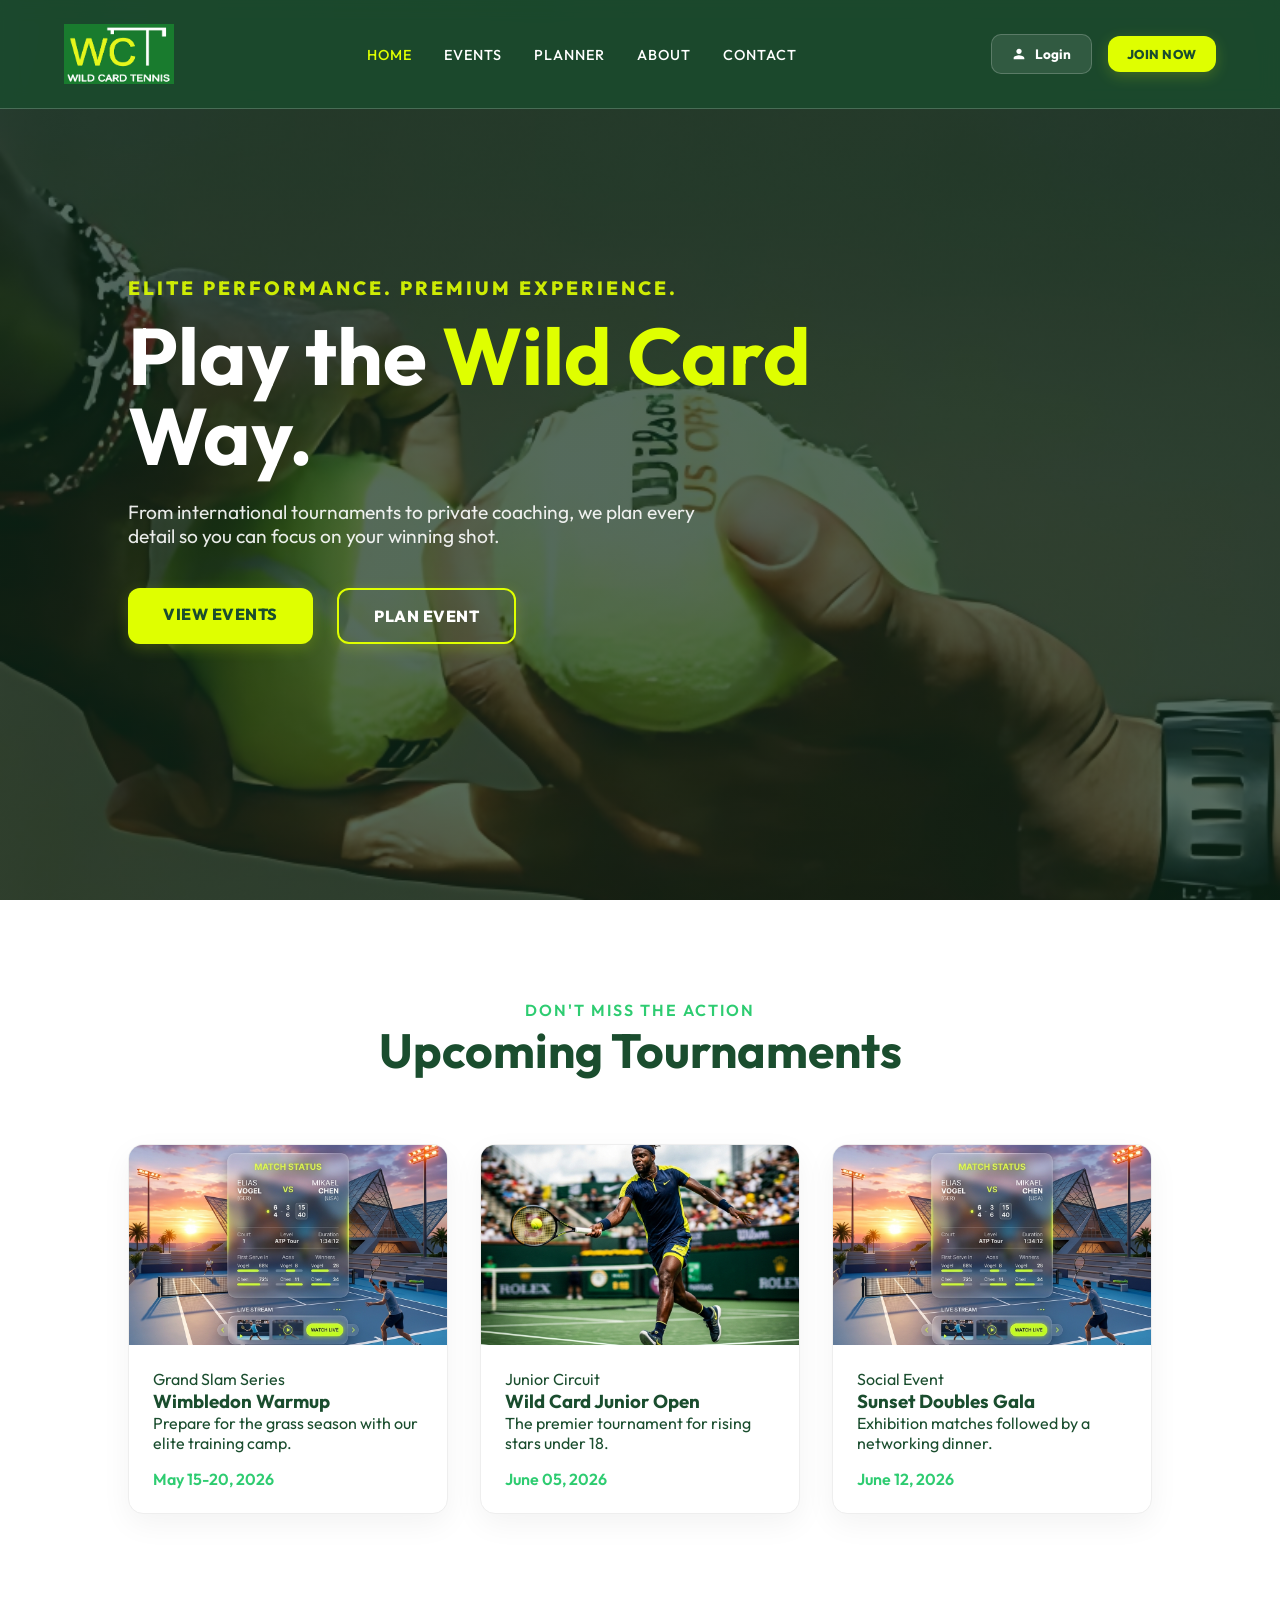
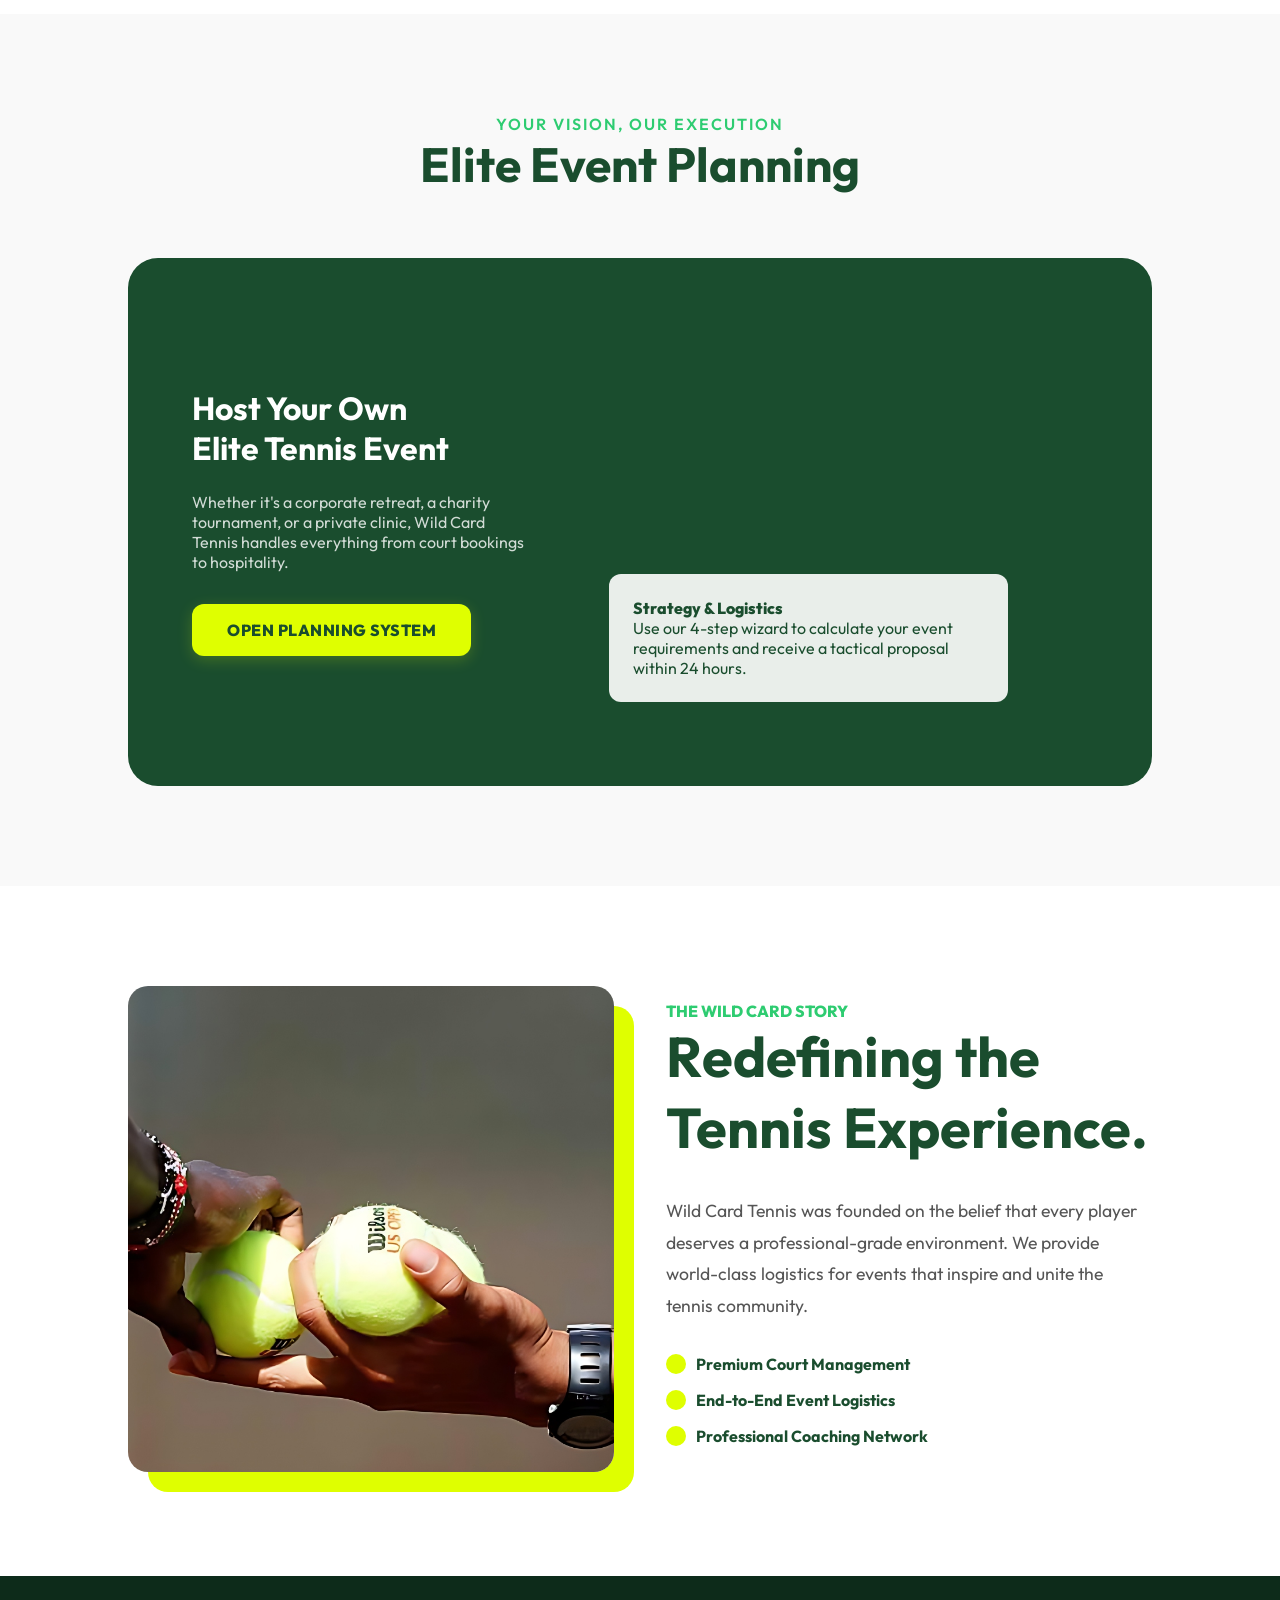
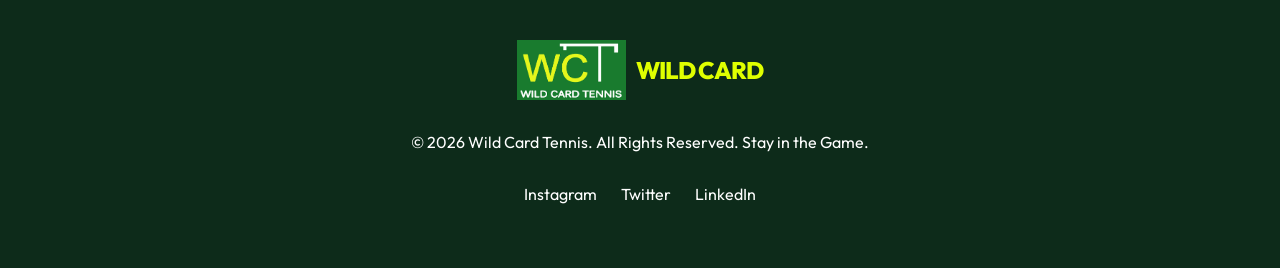
==== index.html @ 205c6f69 "23:11 - 24/4/26" ====
<!DOCTYPE html>
<html lang="en">

<head>
    <meta charset="UTF-8">
    <meta name="viewport" content="width=device-width, initial-scale=1.0">
    <meta name="description" content="Wild Card Tennis - Premium tennis events, planning, and professional training.">
    <title>Wild Card Tennis | Elite Tennis Events & Planning</title>
    <link rel="preconnect" href="https://fonts.googleapis.com">
    <link rel="preconnect" href="https://fonts.gstatic.com" crossorigin>
    <link href="https://fonts.googleapis.com/css2?family=Outfit:wght@300;400;600;800&display=swap" rel="stylesheet">
    <link rel="stylesheet" href="style.css">
</head>

<body>

    <header>
        <div class="logo-container">
            <img src="logo.png" alt="Wild Card Tennis Logo">
        </div>
        <nav>
            <ul>
                <li><a href="index.html" class="nav-active">Home</a></li>
                <li><a href="events.html">Events</a></li>
                <li><a href="planner.html">Planner</a></li>
                <li><a href="about.html">About</a></li>
                <li><a href="contact.html">Contact</a></li>
            </ul>
        </nav>
        <div style="display: flex; align-items: center; gap: 1rem;">
            <div class="user-profile" id="user-profile">
                <img src="" alt="Profile" class="profile-img" id="user-pic">
                <div class="welcome-msg">
                    <span>Welcome back,</span>
                    <span id="user-name">Player</span>
                </div>
                <a href="#" id="logout-link">Logout</a>
            </div>
            
            <a href="auth.html" class="login-button">
                <svg viewBox="0 0 24 24">
                    <path d="M12 12c2.21 0 4-1.79 4-4s-1.79-4-4-4-4 1.79-4 4 1.79 4 4 4zm0 2c-2.67 0-8 1.34-8 4v2h16v-2c0-2.66-5.33-4-8-4z" />
                </svg>
                Login
            </a>
            
            <a href="planner.html" class="cta-button" style="padding: 0.6rem 1.2rem; font-size: 0.8rem;">Join Now</a>
        </div>
    </header>

    <section id="home" class="hero"
        style="background: linear-gradient(rgba(13, 43, 26, 0.7), rgba(13, 43, 26, 0.7)), url('banner.jpg'); background-size: cover; background-position: center;">
        <div class="hero-content">
            <p
                style="color: var(--vibrant-yellow); font-weight: 800; text-transform: uppercase; letter-spacing: 3px; margin-bottom: 1rem;">
                Elite Performance. Premium Experience.</p>
            <h1>Play the <span>Wild Card</span> Way.</h1>
            <p>From international tournaments to private coaching, we plan every detail so you can focus on your winning
                shot.</p>
            <div style="display: flex; gap: 1.5rem; margin-top: 2rem;">
                <a href="events.html" class="cta-button">View Events</a>
                <a href="planner.html" class="cta-button"
                    style="background: transparent; color: var(--white); border: 2px solid var(--vibrant-yellow);">Plan
                    Event</a>
            </div>
        </div>
    </section>

    <section id="events">
        <div class="section-title">
            <p>Don't miss the action</p>
            <h2>Upcoming Tournaments</h2>
        </div>
        <div class="events-grid" id="events-list">
            <div class="event-card">
                <div class="event-img" style="background-image: url('event-card.png');"></div>
                <div class="event-content">
                    <span class="event-tag">Grand Slam Series</span>
                    <h3>Wimbledon Warmup</h3>
                    <p>Prepare for the grass season with our elite training camp.</p>
                    <div style="margin-top: 1rem; font-weight: 600; color: var(--secondary-green);">May 15-20, 2026
                    </div>
                </div>
            </div>
            <div class="event-card">
                <div class="event-img" style="background-image: url('hero.png');"></div>
                <div class="event-content">
                    <span class="event-tag">Junior Circuit</span>
                    <h3>Wild Card Junior Open</h3>
                    <p>The premier tournament for rising stars under 18.</p>
                    <div style="margin-top: 1rem; font-weight: 600; color: var(--secondary-green);">June 05, 2026</div>
                </div>
            </div>
            <div class="event-card">
                <div class="event-img" style="background-image: url('event-card.png');"></div>
                <div class="event-content">
                    <span class="event-tag">Social Event</span>
                    <h3>Sunset Doubles Gala</h3>
                    <p>Exhibition matches followed by a networking dinner.</p>
                    <div style="margin-top: 1rem; font-weight: 600; color: var(--secondary-green);">June 12, 2026</div>
                </div>
            </div>
        </div>
    </section>

    <section id="planner" style="background: #f9f9f9;">
        <div class="section-title">
            <p>Your Vision, Our Execution</p>
            <h2>Elite Event Planning</h2>
        </div>
        <div class="planner-container">
            <div class="planner-info">
                <h3 style="font-size: 2rem; margin-bottom: 1.5rem;">Host Your Own <br>Elite Tennis Event</h3>
                <p style="opacity: 0.8; margin-bottom: 2rem;">Whether it's a corporate retreat, a charity tournament, or
                    a private clinic, Wild Card Tennis handles everything from court bookings to hospitality.</p>
                <a href="planner.html" class="cta-button">Open Planning System</a>
            </div>
            <div class="planner-preview" id="preview-image">
                <div class="planner-preview-overlay" id="preview-text">
                    <h4 style="font-weight: 800;">Strategy & Logistics</h4>
                    <p id="dynamic-preview">Use our 4-step wizard to calculate your event requirements and receive a
                        tactical proposal within 24 hours.</p>
                </div>
            </div>
        </div>
    </section>

    <section id="about" style="display: grid; grid-template-columns: 1fr 1fr; align-items: center; gap: 5%;">
        <div>
            <img src="banner.jpg" alt="Tennis Action"
                style="width: 100%; border-radius: 20px; box-shadow: 20px 20px 0 var(--vibrant-yellow);">
        </div>
        <div>
            <p style="color: var(--secondary-green); font-weight: 800; text-transform: uppercase;">The Wild Card Story
            </p>
            <h2 style="font-size: 3.5rem; color: var(--primary-green); margin-bottom: 2rem;">Redefining the Tennis
                Experience.</h2>
            <p style="font-size: 1.1rem; line-height: 1.8; color: #555;">Wild Card Tennis was founded on the belief that
                every player deserves a professional-grade environment. We provide world-class logistics for events that
                inspire and unite the tennis community.</p>
            <ul style="list-style: none; margin-top: 2rem;">
                <li style="margin-bottom: 1rem; display: flex; align-items: center; gap: 10px;">
                    <div style="width: 20px; height: 20px; background: var(--vibrant-yellow); border-radius: 50%;">
                    </div>
                    <strong>Premium Court Management</strong>
                </li>
                <li style="margin-bottom: 1rem; display: flex; align-items: center; gap: 10px;">
                    <div style="width: 20px; height: 20px; background: var(--vibrant-yellow); border-radius: 50%;">
                    </div>
                    <strong>End-to-End Event Logistics</strong>
                </li>
                <li style="margin-bottom: 1rem; display: flex; align-items: center; gap: 10px;">
                    <div style="width: 20px; height: 20px; background: var(--vibrant-yellow); border-radius: 50%;">
                    </div>
                    <strong>Professional Coaching Network</strong>
                </li>
            </ul>
        </div>
    </section>

    <footer>
        <div class="logo-container" style="justify-content: center; margin-bottom: 2rem;">
            <img src="logo.png" alt="Logo">
            <span style="color: var(--vibrant-yellow);">WILD CARD</span>
        </div>
        <p>&copy; 2026 Wild Card Tennis. All Rights Reserved. Stay in the Game.</p>
        <div style="margin-top: 2rem; display: flex; justify-content: center; gap: 1.5rem;">
            <a href="#" style="color: var(--white); text-decoration: none;">Instagram</a>
            <a href="#" style="color: var(--white); text-decoration: none;">Twitter</a>
            <a href="#" style="color: var(--white); text-decoration: none;">LinkedIn</a>
        </div>
    </footer>

    <script src="script.js"></script>
    <script type="module" src="auth.js"></script>
</body>

</html>
---- style.css ----
:root {
    --primary-green: #1a4d2e;
    --secondary-green: #2ecc71;
    --vibrant-yellow: #dfff00;
    --accent-yellow: #f1c40f;
    --white: #ffffff;
    --light-gray: #f4f4f4;
    --dark-overlay: rgba(0, 0, 0, 0.6);
    --glass-bg: rgba(255, 255, 255, 0.1);
    --glass-border: rgba(255, 255, 255, 0.2);
    --font-main: 'Outfit', sans-serif;
}

* {
    margin: 0;
    padding: 0;
    box-sizing: border-box;
}

body {
    font-family: var(--font-main);
    background-color: var(--white);
    color: var(--primary-green);
    overflow-x: hidden;
    scroll-behavior: smooth;
}

header {
    position: fixed;
    top: 0;
    width: 100%;
    z-index: 1000;
    padding: 1.5rem 5%;
    display: flex;
    justify-content: space-between;
    align-items: center;
    backdrop-filter: blur(10px);
    background: rgba(26, 77, 46, 0.8);
    border-bottom: 1px solid var(--glass-border);
}

.logo-container {
    display: flex;
    align-items: center;
    gap: 10px;
}

.logo-container img {
    height: 60px;
    width: auto;
}

.logo-container span {
    font-size: 1.5rem;
    font-weight: 800;
    color: var(--vibrant-yellow);
    letter-spacing: -1px;
}

nav ul {
    display: flex;
    list-style: none;
    gap: 2rem;
}

nav a {
    text-decoration: none;
    color: var(--white);
    font-weight: 500;
    transition: color 0.3s;
    font-size: 0.9rem;
    text-transform: uppercase;
    letter-spacing: 1px;
}

nav a:hover {
    color: var(--vibrant-yellow);
}

section {
    padding: 100px 10%;
}

/* HERO SECTION */
.hero {
    height: 100vh;
    display: flex;
    flex-direction: column;
    justify-content: center;
    align-items: flex-start;
    padding-top: 120px;
    /* Ensures text starts below the fixed navigation bar */
    background: linear-gradient(var(--dark-overlay), var(--dark-overlay)), url('banner.jpg');
    background-size: cover;
    background-position: center;
    color: var(--white);
}

.hero h1 {
    font-size: 5rem;
    line-height: 1;
    margin-bottom: 1.5rem;
    max-width: 800px;
}

.hero h1 span {
    color: var(--vibrant-yellow);
}

.hero p {
    font-size: 1.2rem;
    margin-bottom: 2.5rem;
    max-width: 600px;
    opacity: 0.9;
}

.cta-button {
    padding: 1rem 2.2rem;
    background-color: var(--vibrant-yellow);
    color: var(--primary-green);
    text-decoration: none;
    font-weight: 800;
    border-radius: 12px;
    text-transform: uppercase;
    letter-spacing: 0.5px;
    transition: all 0.4s cubic-bezier(0.175, 0.885, 0.32, 1.275);
    display: inline-block;
    box-shadow: 0 4px 15px rgba(223, 255, 0, 0.2);
    border: none;
    cursor: pointer;
}

.cta-button:hover {
    transform: translateY(-5px) scale(1.02);
    box-shadow: 0 10px 25px rgba(223, 255, 0, 0.4);
    background-color: var(--white);
}

.login-button {
    display: inline-flex;
    align-items: center;
    gap: 8px;
    padding: 0.6rem 1.2rem;
    color: var(--white);
    text-decoration: none;
    font-size: 0.85rem;
    font-weight: 700;
    border-radius: 10px;
    border: 1px solid var(--glass-border);
    background: var(--glass-bg);
    transition: all 0.3s cubic-bezier(0.4, 0, 0.2, 1);
    position: relative;
    overflow: hidden;
}

.login-button::before {
    content: '';
    position: absolute;
    top: 0;
    left: -100%;
    width: 100%;
    height: 100%;
    background: linear-gradient(
        120deg,
        transparent,
        rgba(255, 255, 255, 0.2),
        transparent
    );
    transition: 0.5s;
}

.login-button:hover {
    background: rgba(255, 255, 255, 0.2);
    border-color: var(--vibrant-yellow);
    transform: translateY(-2px);
    box-shadow: 0 5px 15px rgba(0, 0, 0, 0.2);
    color: var(--vibrant-yellow);
}

.login-button:hover::before {
    left: 100%;
}

.login-button svg {
    width: 16px;
    height: 16px;
    fill: currentColor;
    transition: transform 0.3s;
}

.login-button:hover svg {
    transform: scale(1.1);
}


/* EVENTS SECTION */
.section-title {
    text-align: center;
    margin-bottom: 4rem;
}

.section-title h2 {
    font-size: 3rem;
    color: var(--primary-green);
}

.section-title p {
    color: var(--secondary-green);
    font-weight: 600;
    text-transform: uppercase;
    letter-spacing: 2px;
}

.events-grid {
    display: grid;
    grid-template-columns: repeat(auto-fit, minmax(300px, 1fr));
    gap: 2rem;
}

.event-card {
    background: var(--white);
    border-radius: 15px;
    overflow: hidden;
    box-shadow: 0 10px 30px rgba(0, 0, 0, 0.05);
    transition: transform 0.3s;
    border: 1px solid #eee;
}

.event-card:hover {
    transform: translateY(-10px);
}

.event-img {
    height: 200px;
    background-size: cover;
    background-position: center;
}

.event-content {
    padding: 1.5rem;
}

.user-profile {
    display: none; /* Hidden by default, toggled by JS */
    align-items: center;
    gap: 12px;
    background: var(--glass-bg);
    border: 1px solid var(--glass-border);
    padding: 0.5rem 1rem;
    border-radius: 50px;
    transition: all 0.3s ease;
    cursor: pointer;
    position: relative;
}

.user-profile:hover {
    background: rgba(255, 255, 255, 0.2);
    border-color: var(--vibrant-yellow);
    box-shadow: 0 4px 15px rgba(0, 0, 0, 0.1);
}

.profile-img {
    width: 35px;
    height: 35px;
    border-radius: 50%;
    border: 2px solid var(--vibrant-yellow);
    object-fit: cover;
    background: var(--primary-green);
    display: flex;
    align-items: center;
    justify-content: center;
    color: var(--vibrant-yellow);
    font-weight: 800;
    font-size: 0.9rem;
}

.welcome-msg {
    display: flex;
    flex-direction: column;
    text-align: left;
}

.welcome-msg span:first-child {
    font-size: 0.7rem;
    opacity: 0.8;
    color: var(--white);
    text-transform: uppercase;
    letter-spacing: 1px;
}

.welcome-msg span:last-child {
    font-size: 0.9rem;
    font-weight: 700;
    color: var(--vibrant-yellow);
}

#logout-link {
    font-size: 0.8rem;
    color: var(--white);
    opacity: 0.6;
    text-decoration: none;
    transition: opacity 0.3s;
    margin-left: 10px;
    font-weight: 600;
}

#logout-link:hover {
    opacity: 1;
    color: var(--vibrant-yellow);
}

/* PLANNER SECTION */
.planner-container {
    display: grid;
    grid-template-columns: 1fr 1.5fr;
    gap: 4rem;
    background: var(--primary-green);
    color: var(--white);
    padding: 4rem;
    border-radius: 30px;
    align-items: center;
}

.planner-form {
    display: flex;
    flex-direction: column;
    gap: 1.5rem;
}

.planner-form input,
.planner-form select,
.planner-form textarea {
    padding: 1rem;
    border-radius: 8px;
    border: 1px solid var(--glass-border);
    background: var(--glass-bg);
    color: var(--white);
}

.planner-form input::placeholder {
    color: rgba(255, 255, 255, 0.5);
}

.planner-form button {
    background: var(--vibrant-yellow);
    color: var(--primary-green);
    border: none;
    padding: 1rem;
    font-weight: 800;
    border-radius: 8px;
    cursor: pointer;
    transition: background 0.3s;
}

.planner-form button:hover {
    background: var(--accent-yellow);
}

.planner-preview {
    background: url('tennis_event_card_1777012697674.png');
    background-size: cover;
    background-position: center;
    height: 400px;
    border-radius: 20px;
    position: relative;
}

.planner-preview-overlay {
    position: absolute;
    bottom: 20px;
    left: 20px;
    background: rgba(255, 255, 255, 0.9);
    padding: 1.5rem;
    border-radius: 12px;
    color: var(--primary-green);
    max-width: 80%;
}

footer {
    padding: 4rem 10%;
    background: #0d2b1a;
    color: var(--white);
    text-align: center;
}

/* NAVIGATION UPDATES */
.nav-active {
    color: var(--vibrant-yellow) !important;
}

/* SUB-PAGE HERO */
.sub-hero {
    height: 45vh;
    /* Increased height to accommodate padding */
    padding-top: 100px;
    display: flex;
    flex-direction: column;
    justify-content: center;
    align-items: center;
    background: linear-gradient(rgba(13, 43, 26, 0.9), rgba(13, 43, 26, 0.9)), url('hero.png');
    background-size: cover;
    background-position: center;
    text-align: center;
    color: var(--white);
}

.sub-hero h1 {
    font-size: 3.5rem;
}

/* MULTI-STEP WIZARD */
.wizard-box {
    max-width: 900px;
    margin: -50px auto 50px;
    background: var(--white);
    padding: 3rem;
    border-radius: 20px;
    box-shadow: 0 30px 60px rgba(0, 0, 0, 0.1);
    position: relative;
    z-index: 10;
}

.progress-bar {
    display: flex;
    justify-content: space-between;
    margin-bottom: 3rem;
    position: relative;
}

.progress-bar::before {
    content: '';
    position: absolute;
    top: 50%;
    left: 0;
    width: 100%;
    height: 2px;
    background: #eee;
    z-index: 1;
}

.step-node {
    width: 40px;
    height: 40px;
    background: #eee;
    border-radius: 50%;
    display: flex;
    align-items: center;
    justify-content: center;
    font-weight: 800;
    position: relative;
    z-index: 2;
    transition: all 0.3s;
}

.step-node.active {
    background: var(--vibrant-yellow);
    color: var(--primary-green);
    transform: scale(1.2);
}

.step-node.completed {
    background: var(--secondary-green);
    color: var(--white);
}

.wizard-step {
    display: none;
    animation: fadeIn 0.5s forwards;
}

.wizard-step.active {
    display: block;
}

@keyframes fadeIn {
    from {
        opacity: 0;
        transform: translateY(10px);
    }

    to {
        opacity: 1;
        transform: translateY(0);
    }
}

.form-grid {
    display: grid;
    grid-template-columns: 1fr 1fr;
    gap: 1.5rem;
    margin-top: 2rem;
}

.full-width {
    grid-column: 1 / span 2;
}

.wizard-nav {
    display: flex;
    justify-content: space-between;
    margin-top: 3rem;
}

/* FILTERS */
.filter-bar {
    display: flex;
    justify-content: center;
    gap: 1rem;
    margin-bottom: 3rem;
}

.filter-btn {
    padding: 0.8rem 1.5rem;
    border: 2px solid var(--primary-green);
    background: transparent;
    border-radius: 30px;
    font-weight: 700;
    cursor: pointer;
    transition: all 0.3s;
}

.filter-btn.active,
.filter-btn:hover {
    background: var(--primary-green);
    color: var(--white);
}

/* PAGE WRAPPER */
.page-wrapper {
    min-height: 80vh;
    padding: 4rem 10%;
}

@media (max-width: 768px) {
    .hero h1 {
        font-size: 3rem;
    }

    .planner-container {
        grid-template-columns: 1fr;
        padding: 2rem;
    }

    nav ul {
        display: none;
    }

    .wizard-box {
        padding: 1.5rem;
    }

    .form-grid {
        grid-template-columns: 1fr;
    }

    .full-width {
        grid-column: auto;
    }
}

/* AUTHENTICATION SYSTEM */
.auth-wrapper {
    min-height: 100vh;
    display: flex;
    align-items: center;
    justify-content: center;
    background: linear-gradient(rgba(13, 43, 26, 0.8), rgba(13, 43, 26, 0.8)), url('banner.jpg');
    background-size: cover;
    background-position: center;
    padding: 2rem;
}

.auth-card {
    background: var(--white);
    width: 100%;
    max-width: 450px;
    padding: 3rem;
    border-radius: 20px;
    box-shadow: 0 20px 50px rgba(0, 0, 0, 0.3);
    text-align: center;
}

.auth-tabs {
    display: flex;
    justify-content: center;
    gap: 2rem;
    margin-bottom: 2rem;
    border-bottom: 1px solid #eee;
    padding-bottom: 1rem;
}

.auth-tab {
    font-weight: 800;
    cursor: pointer;
    color: #999;
    transition: all 0.3s;
    font-size: 0.9rem;
    text-transform: uppercase;
}

.auth-tab.active {
    color: var(--primary-green);
    position: relative;
}

.auth-tab.active::after {
    content: '';
    position: absolute;
    bottom: -1rem;
    left: 0;
    width: 100%;
    height: 3px;
    background: var(--vibrant-yellow);
}

.auth-form {
    display: none;
    flex-direction: column;
    gap: 1.2rem;
}

.auth-form.active {
    display: flex;
    animation: fadeIn 0.4s forwards;
}

.auth-input-group {
    text-align: left;
}

.auth-input-group label {
    display: block;
    margin-bottom: 0.5rem;
    font-size: 0.8rem;
    font-weight: 700;
    color: var(--primary-green);
}

.auth-input-group input {
    width: 100%;
    padding: 0.8rem 1rem;
    border-radius: 8px;
    border: 1px solid #ddd;
    outline: none;
}

.auth-input-group input:focus {
    border-color: var(--secondary-green);
}

.member-badge {
    padding: 0.4rem 1rem;
    background: var(--vibrant-yellow);
    color: var(--primary-green);
    border-radius: 20px;
    font-weight: 800;
    font-size: 0.7rem;
    display: none;
}

#logout-link {
    display: none;
    font-size: 0.8rem;
    color: var(--white);
    opacity: 0.7;
    margin-left: 10px;
}

/* GOOGLE LOGIN BUTTON */
.google-btn {
    display: flex;
    align-items: center;
    justify-content: center;
    gap: 12px;
    width: 100%;
    padding: 0.8rem;
    background: #fff;
    border: 1px solid #ddd;
    border-radius: 8px;
    cursor: pointer;
    font-weight: 600;
    font-family: inherit;
    transition: background 0.3s;
    margin-bottom: 2rem;
}

.google-btn:hover {
    background: #f8f8f8;
}

.google-btn img {
    width: 20px;
    height: 20px;
}

.auth-separator {
    display: flex;
    align-items: center;
    text-align: center;
    margin: 1.5rem 0;
    color: #999;
    font-size: 0.8rem;
}

.auth-separator::before,
.auth-separator::after {
    content: '';
    flex: 1;
    border-bottom: 1px solid #eee;
}

.auth-separator:not(:empty)::before {
    margin-right: 1.5rem;
}

.auth-separator:not(:empty)::after {
    margin-left: 1.5rem;
}
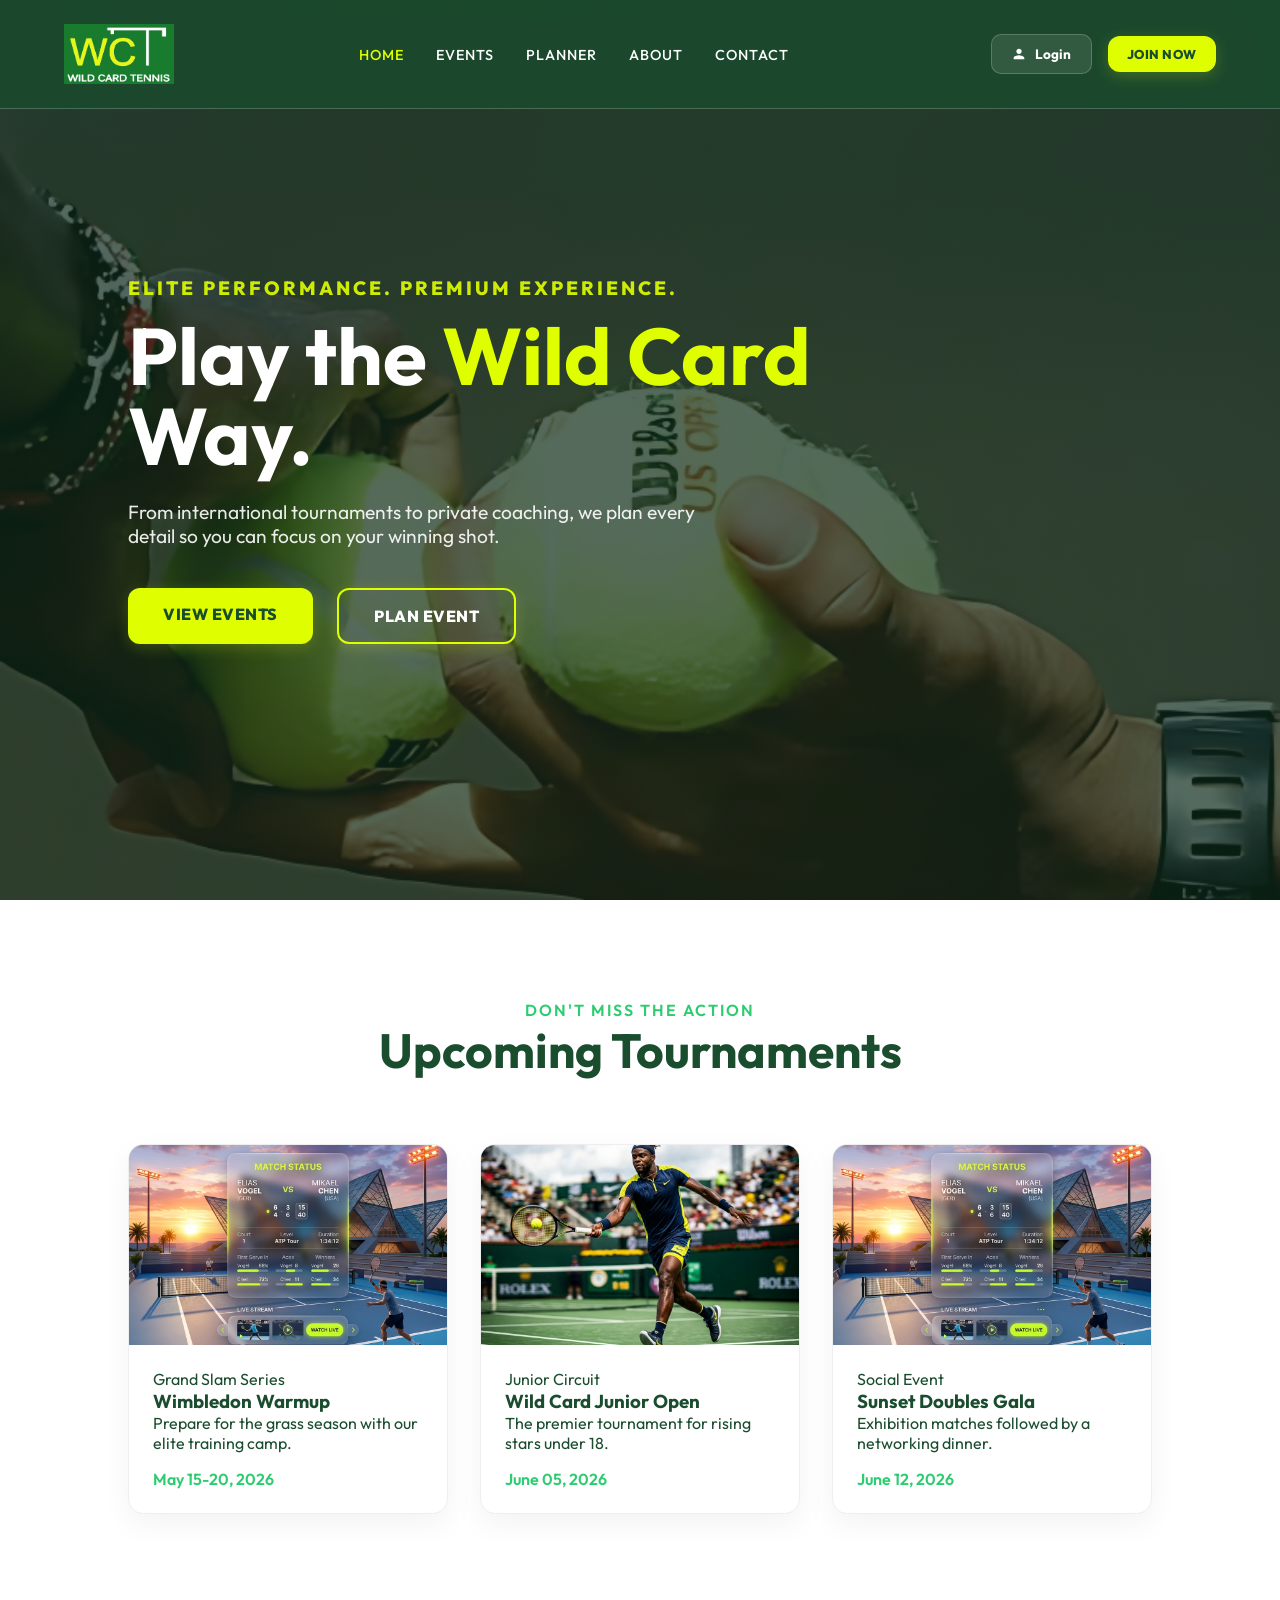
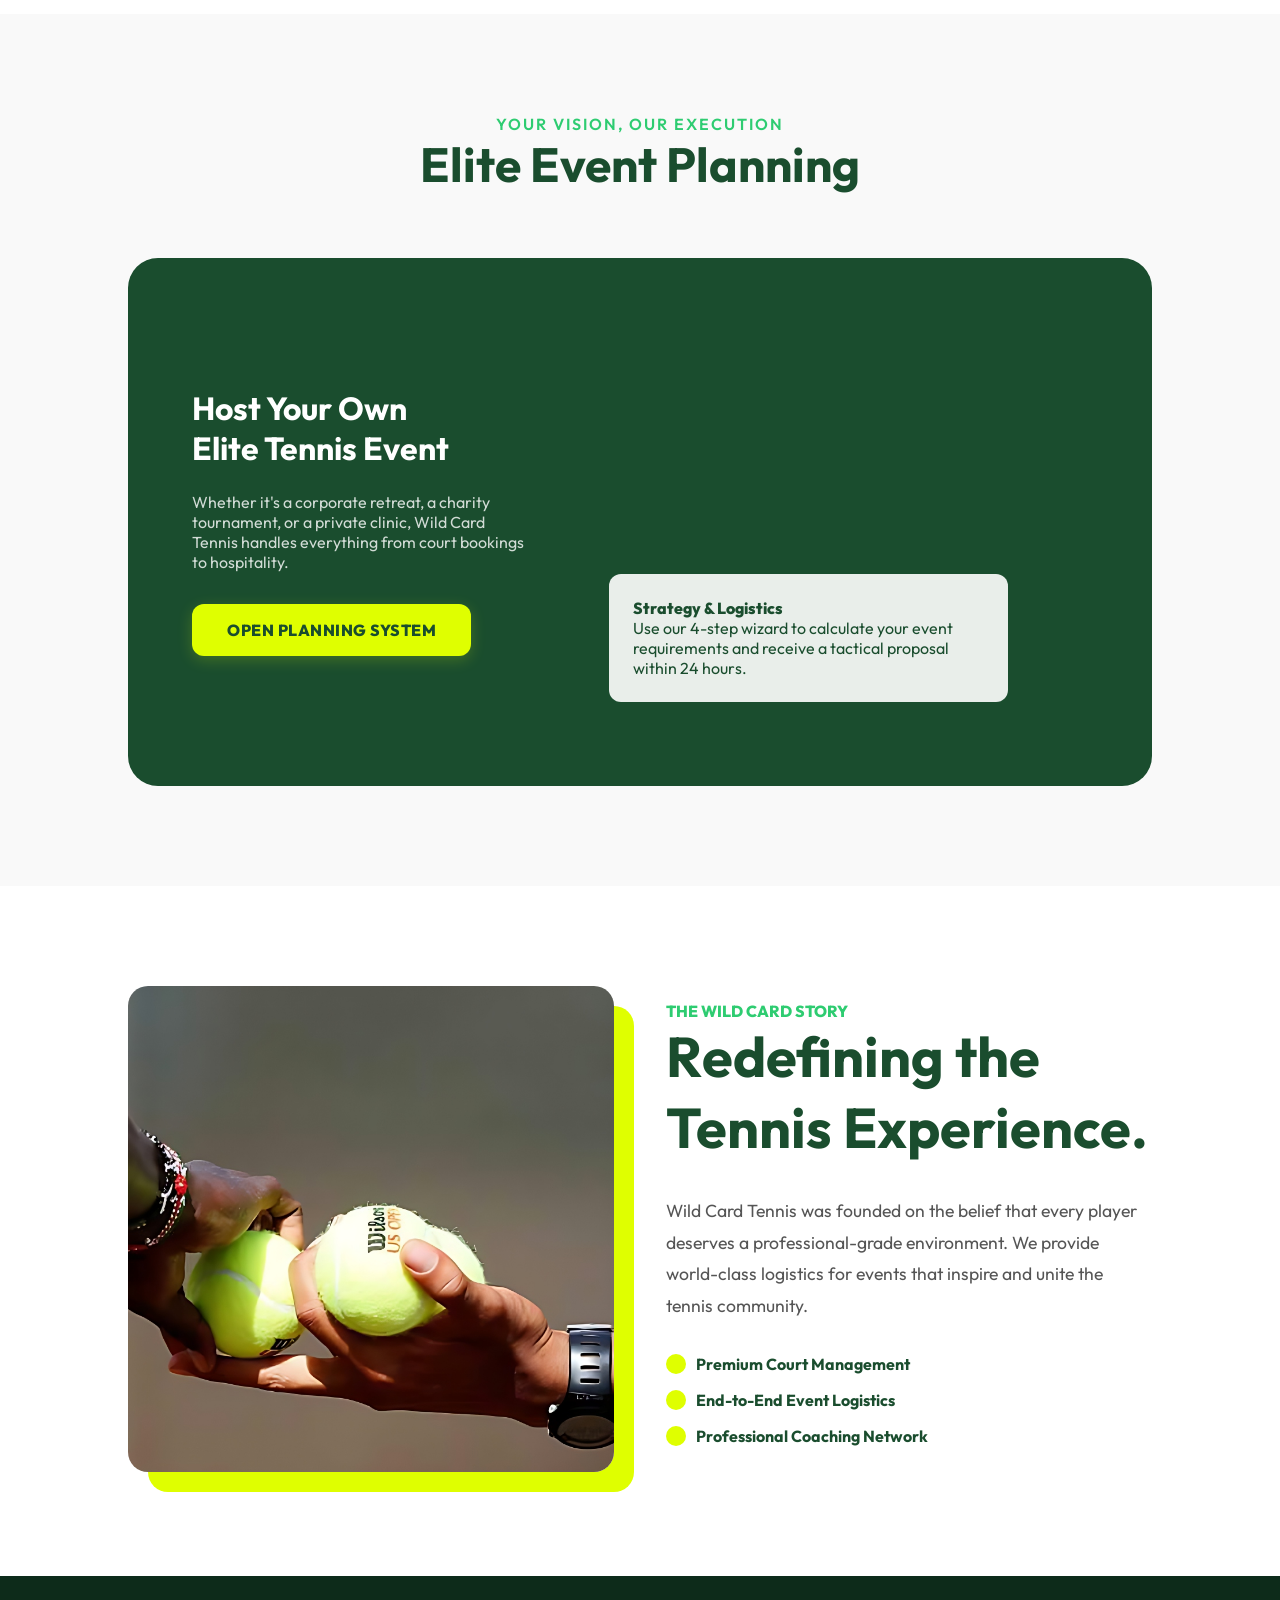
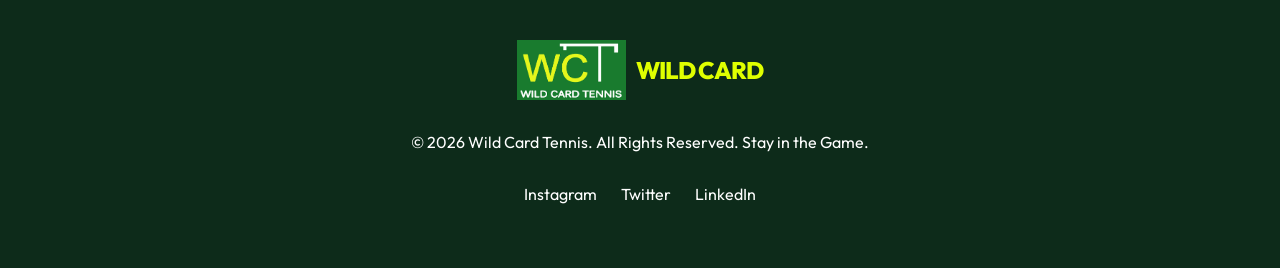
==== commit 132fd959: "23:34 - 24/4/26" ====
--- a/index.html
+++ b/index.html
@@ -28,14 +28,15 @@
             </ul>
         </nav>
         <div style="display: flex; align-items: center; gap: 1rem;">
-            <div class="user-profile" id="user-profile">
-                <img src="" alt="Profile" class="profile-img" id="user-pic">
-                <div class="welcome-msg">
-                    <span>Welcome back,</span>
-                    <span id="user-name">Player</span>
+            <a href="account.html" style="text-decoration: none; color: inherit;">
+                <div class="user-profile" id="user-profile">
+                    <img src="" alt="Profile" class="profile-img" id="user-pic">
+                    <div class="welcome-msg">
+                        <span>Welcome back,</span>
+                        <span id="user-name">Player</span>
+                    </div>
                 </div>
-                <a href="#" id="logout-link">Logout</a>
-            </div>
+            </a>
             
             <a href="auth.html" class="login-button">
                 <svg viewBox="0 0 24 24">
@@ -44,6 +45,7 @@
                 Login
             </a>
             
+            <a href="#" id="logout-link" style="font-size: 0.7rem; color: var(--white); opacity: 0.7; text-decoration: none;">Logout</a>
             <a href="planner.html" class="cta-button" style="padding: 0.6rem 1.2rem; font-size: 0.8rem;">Join Now</a>
         </div>
     </header>
--- a/style.css
+++ b/style.css
@@ -715,4 +715,213 @@
 
 .auth-separator:not(:empty)::after {
     margin-left: 1.5rem;
+}
+
+/* DASHBOARD / ACCOUNT PAGE */
+.account-page {
+    background-color: #f0f4f2;
+}
+
+.dashboard-container {
+    display: grid;
+    grid-template-columns: 280px 1fr;
+    gap: 2rem;
+    padding: 120px 5% 50px;
+    min-height: 100vh;
+}
+
+.dashboard-sidebar {
+    background: var(--primary-green);
+    border-radius: 25px;
+    padding: 2.5rem;
+    color: var(--white);
+    height: fit-content;
+    position: sticky;
+    top: 100px;
+    box-shadow: 0 15px 35px rgba(26, 77, 46, 0.2);
+}
+
+.sidebar-user {
+    text-align: center;
+    margin-bottom: 2.5rem;
+    padding-bottom: 2rem;
+    border-bottom: 1px solid rgba(255, 255, 255, 0.1);
+}
+
+.sidebar-avatar {
+    width: 90px;
+    height: 90px;
+    border-radius: 50%;
+    border: 3px solid var(--vibrant-yellow);
+    margin-bottom: 1rem;
+    object-fit: cover;
+}
+
+.sidebar-user h3 {
+    font-size: 1.2rem;
+    margin-bottom: 0.3rem;
+}
+
+.sidebar-user p {
+    font-size: 0.8rem;
+    opacity: 0.6;
+    margin-bottom: 1rem;
+}
+
+.membership-tag {
+    display: inline-block;
+    background: var(--vibrant-yellow);
+    color: var(--primary-green);
+    padding: 0.3rem 0.8rem;
+    border-radius: 20px;
+    font-size: 0.7rem;
+    font-weight: 800;
+    text-transform: uppercase;
+}
+
+.sidebar-nav {
+    display: flex;
+    flex-direction: column;
+    gap: 0.5rem;
+}
+
+.sidebar-nav a {
+    color: var(--white);
+    text-decoration: none;
+    padding: 0.8rem 1.2rem;
+    border-radius: 12px;
+    transition: all 0.3s;
+    font-weight: 500;
+    font-size: 0.9rem;
+    opacity: 0.7;
+}
+
+.sidebar-nav a:hover, .sidebar-nav a.active {
+    background: rgba(255, 255, 255, 0.1);
+    opacity: 1;
+    color: var(--vibrant-yellow);
+}
+
+.dashboard-content {
+    background: var(--white);
+    border-radius: 30px;
+    padding: 3rem;
+    box-shadow: 0 10px 40px rgba(0,0,0,0.03);
+}
+
+.dashboard-tab {
+    display: none;
+    animation: fadeIn 0.5s ease forwards;
+}
+
+.dashboard-tab.active {
+    display: block;
+}
+
+.dashboard-content h2 {
+    font-size: 2.2rem;
+    margin-bottom: 2rem;
+    color: var(--primary-green);
+}
+
+.text-highlight {
+    color: var(--secondary-green);
+}
+
+.stats-grid {
+    display: grid;
+    grid-template-columns: repeat(3, 1fr);
+    gap: 1.5rem;
+    margin-bottom: 2.5rem;
+}
+
+.stat-card {
+    background: #f9fbf9;
+    padding: 1.5rem;
+    border-radius: 20px;
+    border: 1px solid #edf2ed;
+}
+
+.stat-card span {
+    display: block;
+    font-size: 0.8rem;
+    color: #777;
+    margin-bottom: 0.5rem;
+}
+
+.stat-card strong {
+    font-size: 1.8rem;
+    color: var(--primary-green);
+}
+
+.info-card {
+    background: #fff;
+    border: 1px solid #eee;
+    padding: 2rem;
+    border-radius: 20px;
+}
+
+.activity-list {
+    list-style: none;
+    margin-top: 1.5rem;
+}
+
+.activity-list li {
+    padding: 1rem 0;
+    border-bottom: 1px solid #f5f5f5;
+    font-size: 0.9rem;
+    display: flex;
+    justify-content: space-between;
+    align-items: center;
+}
+
+.activity-list li span {
+    font-size: 0.75rem;
+    color: #aaa;
+}
+
+.dashboard-form .form-grid {
+    display: grid;
+    grid-template-columns: 1fr 1fr;
+    gap: 1.5rem;
+    margin-bottom: 2rem;
+}
+
+.form-group label {
+    display: block;
+    font-size: 0.85rem;
+    font-weight: 700;
+    margin-bottom: 0.6rem;
+    color: var(--primary-green);
+}
+
+.form-group input, .form-group select, .form-group textarea {
+    width: 100%;
+    padding: 1rem;
+    border-radius: 12px;
+    border: 1px solid #ddd;
+    font-family: inherit;
+    font-size: 0.9rem;
+    transition: border-color 0.3s;
+}
+
+.form-group input:focus {
+    border-color: var(--secondary-green);
+    outline: none;
+}
+
+.form-group textarea {
+    height: 120px;
+    resize: none;
+}
+
+@media (max-width: 1024px) {
+    .dashboard-container {
+        grid-template-columns: 1fr;
+    }
+    
+    .dashboard-sidebar {
+        position: relative;
+        top: 0;
+    }
 }
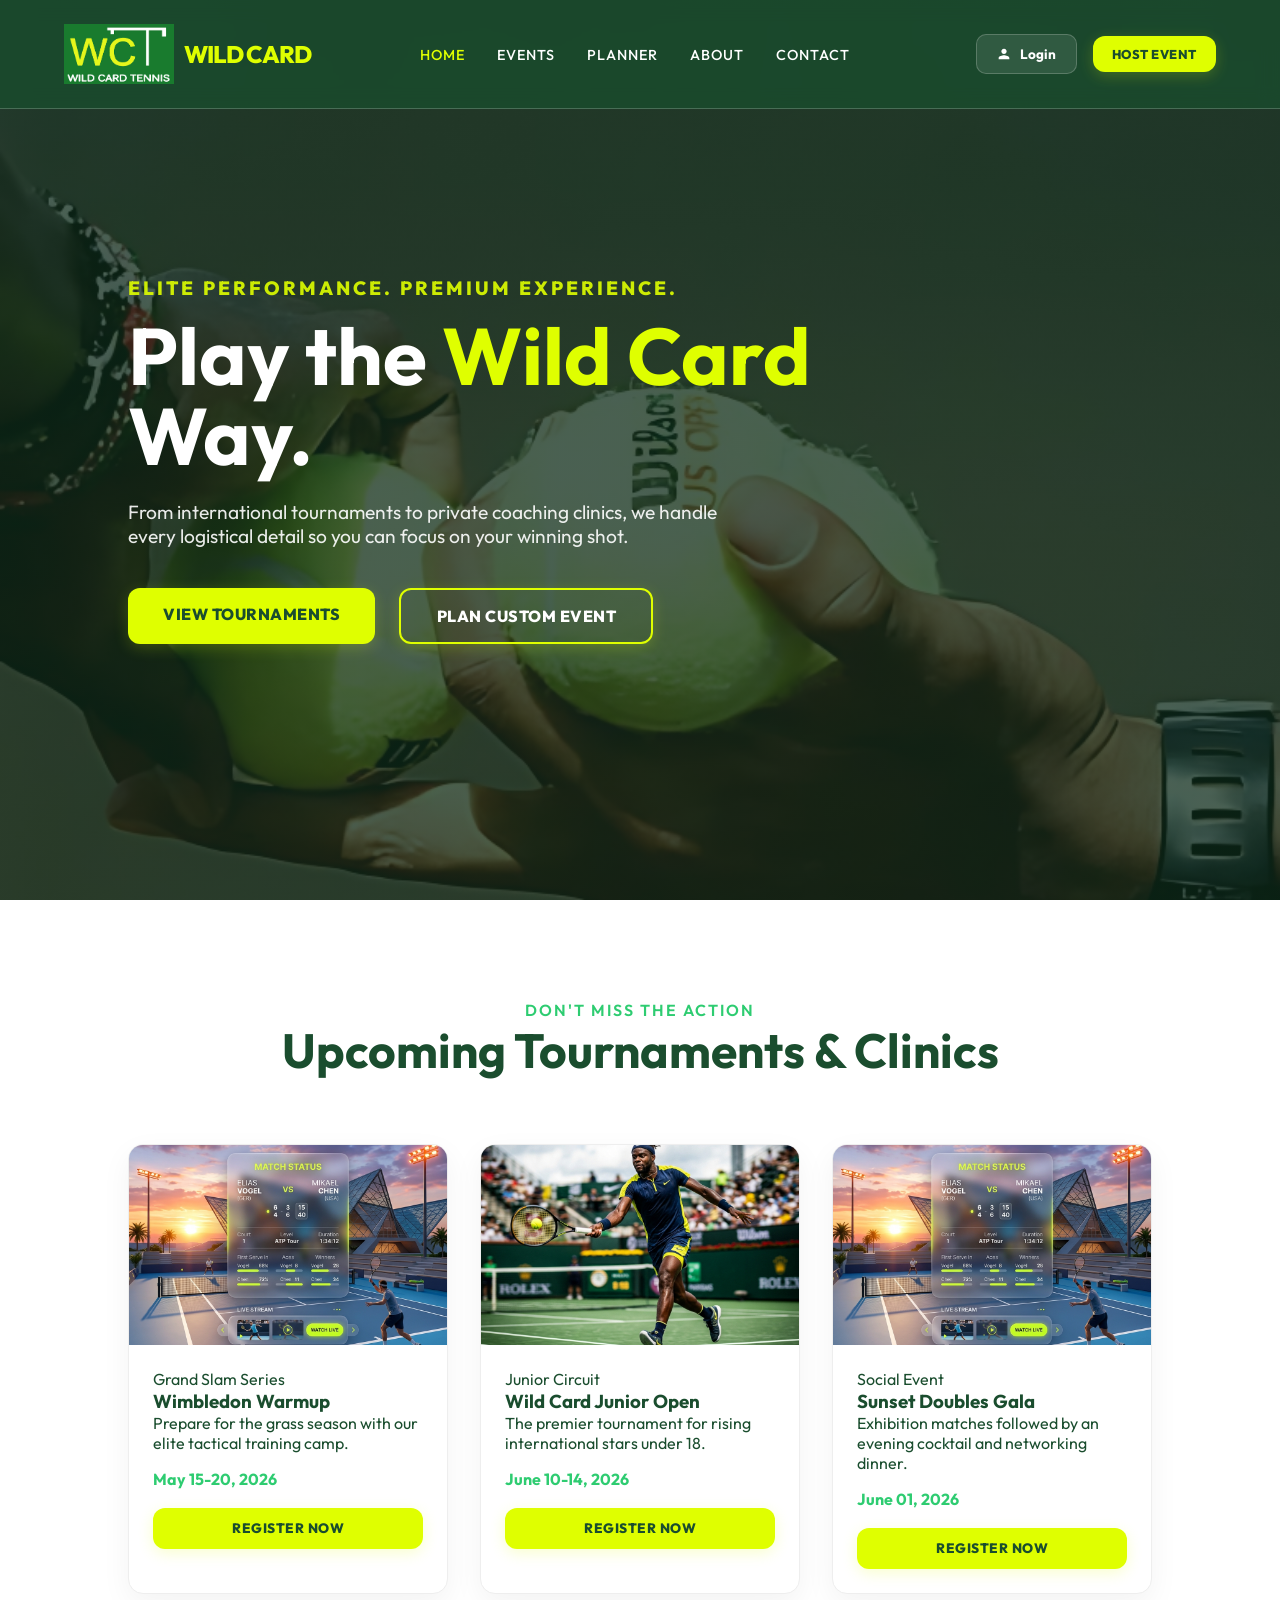
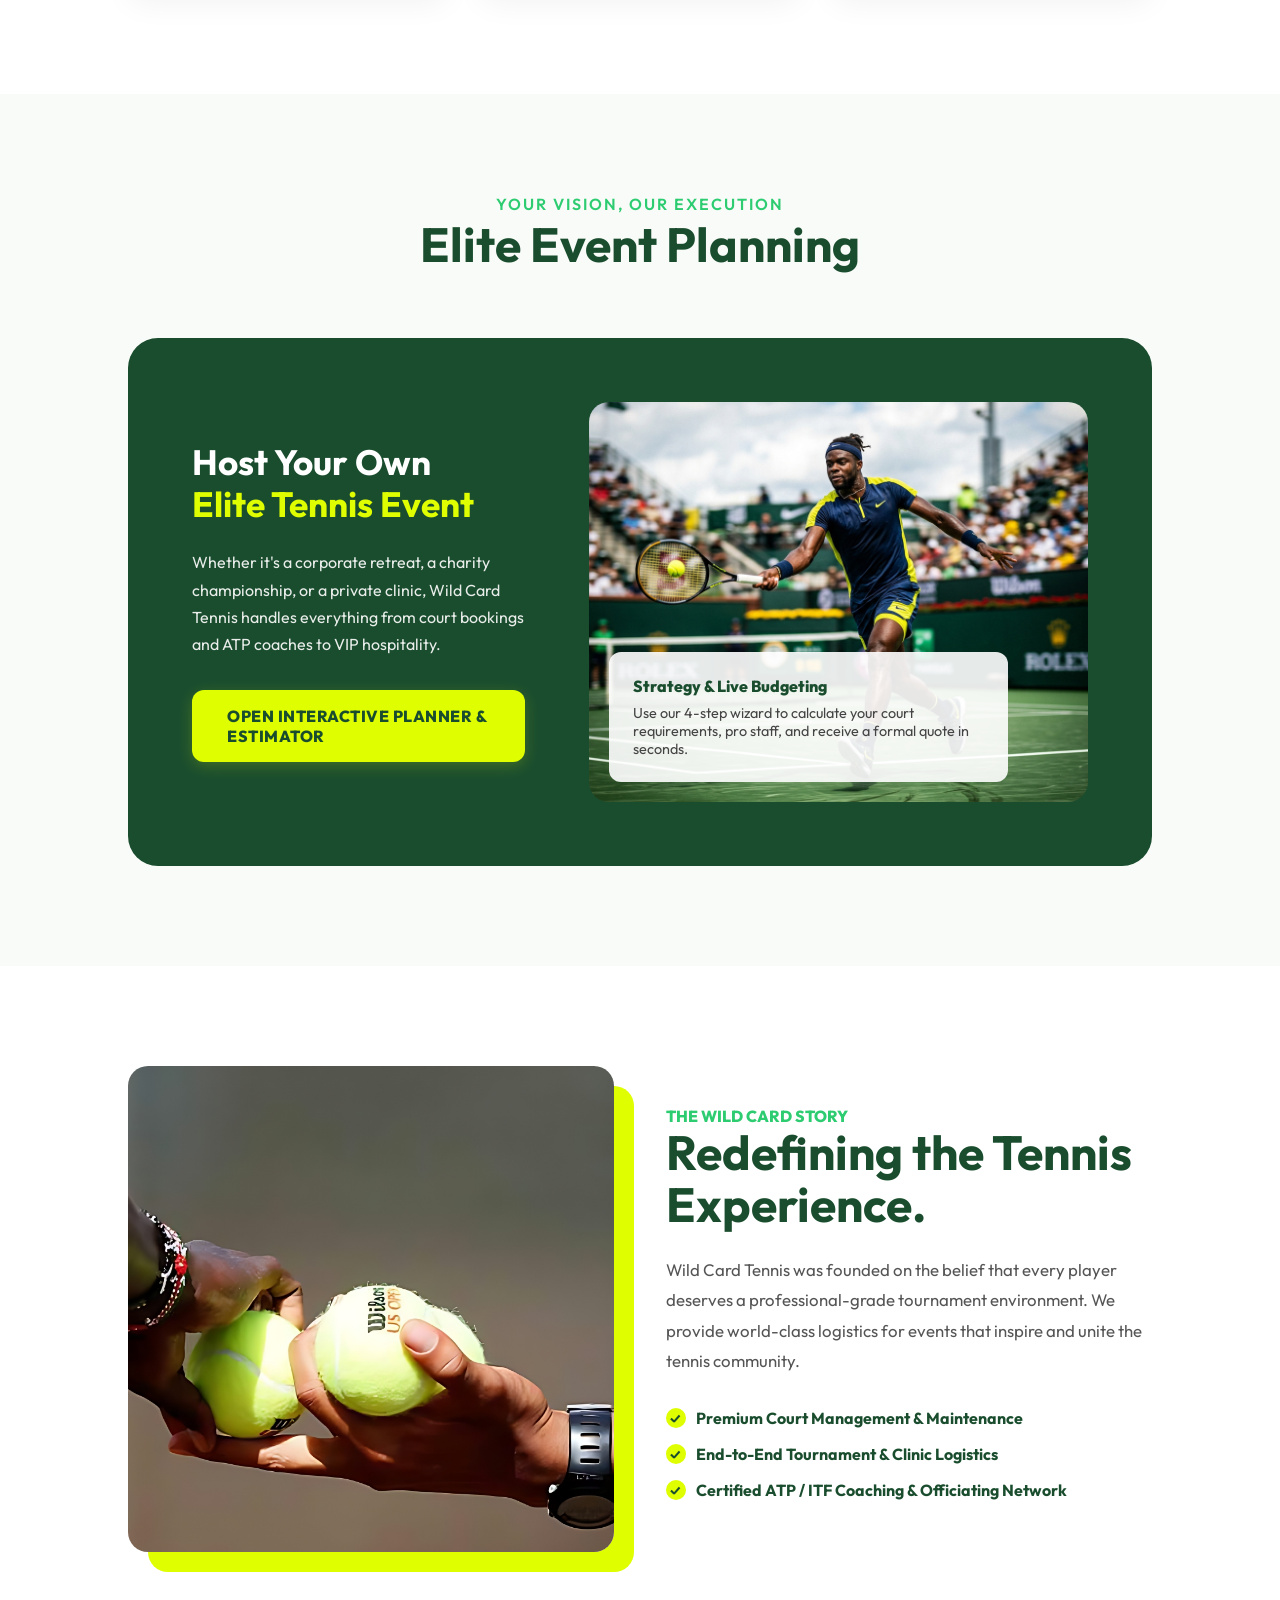
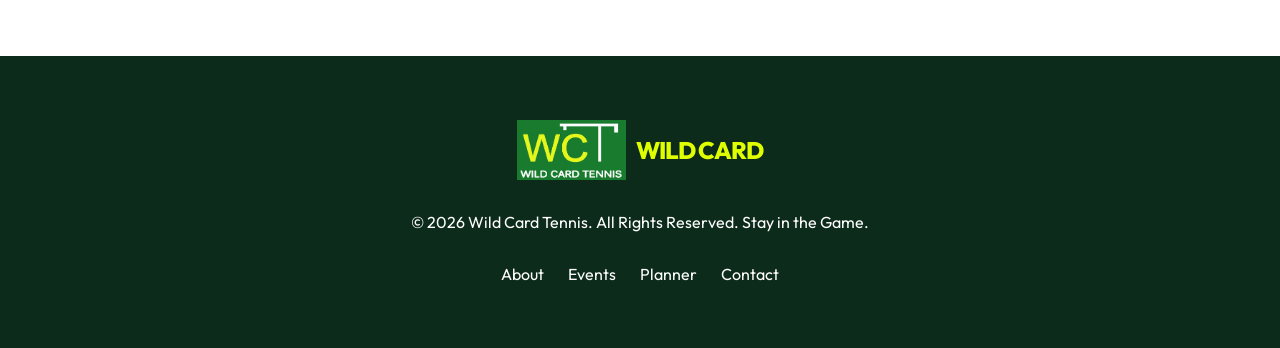
==== commit 6417259e: "feat: enhance platform functionality with mobile drawer, live planner estimator, registration modal," ====
--- a/index.html
+++ b/index.html
@@ -16,7 +16,10 @@
 
     <header>
         <div class="logo-container">
-            <img src="logo.png" alt="Wild Card Tennis Logo">
+            <a href="index.html" style="text-decoration: none; display: flex; align-items: center; gap: 10px;">
+                <img src="logo.png" alt="Wild Card Tennis Logo">
+                <span>WILD CARD</span>
+            </a>
         </div>
         <nav>
             <ul>
@@ -27,12 +30,12 @@
                 <li><a href="contact.html">Contact</a></li>
             </ul>
         </nav>
-        <div style="display: flex; align-items: center; gap: 1rem;">
+        <div class="header-actions" style="display: flex; align-items: center; gap: 1rem;">
             <a href="account.html" style="text-decoration: none; color: inherit;">
                 <div class="user-profile" id="user-profile">
                     <img src="" alt="Profile" class="profile-img" id="user-pic">
                     <div class="welcome-msg">
-                        <span>Welcome back,</span>
+                        <span>Locker Room</span>
                         <span id="user-name">Player</span>
                     </div>
                 </div>
@@ -45,25 +48,47 @@
                 Login
             </a>
             
-            <a href="#" id="logout-link" style="font-size: 0.7rem; color: var(--white); opacity: 0.7; text-decoration: none;">Logout</a>
-            <a href="planner.html" class="cta-button" style="padding: 0.6rem 1.2rem; font-size: 0.8rem;">Join Now</a>
+            <a href="#" id="logout-link">Logout</a>
+            <a href="planner.html" class="cta-button" style="padding: 0.6rem 1.2rem; font-size: 0.8rem;">Host Event</a>
+            
+            <button class="hamburger-btn" aria-label="Toggle Navigation Menu">
+                <span></span>
+                <span></span>
+                <span></span>
+            </button>
         </div>
     </header>
 
+    <!-- Mobile Navigation Drawer -->
+    <div class="mobile-drawer-overlay"></div>
+    <aside class="mobile-drawer">
+        <div class="logo-container">
+            <img src="logo.png" alt="Logo">
+            <span>WILD CARD</span>
+        </div>
+        <ul>
+            <li><a href="index.html" class="nav-active">Home</a></li>
+            <li><a href="events.html">Events</a></li>
+            <li><a href="planner.html">Planner</a></li>
+            <li><a href="about.html">About</a></li>
+            <li><a href="contact.html">Contact</a></li>
+            <li><a href="account.html">My Dashboard</a></li>
+        </ul>
+        <a href="planner.html" class="cta-button" style="text-align: center; margin-top: auto;">Host Event</a>
+    </aside>
+
     <section id="home" class="hero"
-        style="background: linear-gradient(rgba(13, 43, 26, 0.7), rgba(13, 43, 26, 0.7)), url('banner.jpg'); background-size: cover; background-position: center;">
+        style="background: linear-gradient(rgba(13, 43, 26, 0.75), rgba(13, 43, 26, 0.75)), url('banner.jpg'); background-size: cover; background-position: center;">
         <div class="hero-content">
             <p
                 style="color: var(--vibrant-yellow); font-weight: 800; text-transform: uppercase; letter-spacing: 3px; margin-bottom: 1rem;">
                 Elite Performance. Premium Experience.</p>
             <h1>Play the <span>Wild Card</span> Way.</h1>
-            <p>From international tournaments to private coaching, we plan every detail so you can focus on your winning
-                shot.</p>
-            <div style="display: flex; gap: 1.5rem; margin-top: 2rem;">
-                <a href="events.html" class="cta-button">View Events</a>
+            <p>From international tournaments to private coaching clinics, we handle every logistical detail so you can focus on your winning shot.</p>
+            <div style="display: flex; gap: 1.5rem; margin-top: 2rem; flex-wrap: wrap;">
+                <a href="events.html" class="cta-button">View Tournaments</a>
                 <a href="planner.html" class="cta-button"
-                    style="background: transparent; color: var(--white); border: 2px solid var(--vibrant-yellow);">Plan
-                    Event</a>
+                    style="background: transparent; color: var(--white); border: 2px solid var(--vibrant-yellow);">Plan Custom Event</a>
             </div>
         </div>
     </section>
@@ -71,7 +96,7 @@
     <section id="events">
         <div class="section-title">
             <p>Don't miss the action</p>
-            <h2>Upcoming Tournaments</h2>
+            <h2>Upcoming Tournaments & Clinics</h2>
         </div>
         <div class="events-grid" id="events-list">
             <div class="event-card">
@@ -79,9 +104,9 @@
                 <div class="event-content">
                     <span class="event-tag">Grand Slam Series</span>
                     <h3>Wimbledon Warmup</h3>
-                    <p>Prepare for the grass season with our elite training camp.</p>
-                    <div style="margin-top: 1rem; font-weight: 600; color: var(--secondary-green);">May 15-20, 2026
-                    </div>
+                    <p>Prepare for the grass season with our elite tactical training camp.</p>
+                    <div style="margin-top: 1rem; font-weight: 700; color: var(--secondary-green);">May 15-20, 2026</div>
+                    <a href="events.html" class="cta-button" style="display: block; margin-top: 1.2rem; text-align: center; font-size: 0.85rem; padding: 0.7rem;">Register Now</a>
                 </div>
             </div>
             <div class="event-card">
@@ -89,8 +114,9 @@
                 <div class="event-content">
                     <span class="event-tag">Junior Circuit</span>
                     <h3>Wild Card Junior Open</h3>
-                    <p>The premier tournament for rising stars under 18.</p>
-                    <div style="margin-top: 1rem; font-weight: 600; color: var(--secondary-green);">June 05, 2026</div>
+                    <p>The premier tournament for rising international stars under 18.</p>
+                    <div style="margin-top: 1rem; font-weight: 700; color: var(--secondary-green);">June 10-14, 2026</div>
+                    <a href="events.html" class="cta-button" style="display: block; margin-top: 1.2rem; text-align: center; font-size: 0.85rem; padding: 0.7rem;">Register Now</a>
                 </div>
             </div>
             <div class="event-card">
@@ -98,30 +124,29 @@
                 <div class="event-content">
                     <span class="event-tag">Social Event</span>
                     <h3>Sunset Doubles Gala</h3>
-                    <p>Exhibition matches followed by a networking dinner.</p>
-                    <div style="margin-top: 1rem; font-weight: 600; color: var(--secondary-green);">June 12, 2026</div>
+                    <p>Exhibition matches followed by an evening cocktail and networking dinner.</p>
+                    <div style="margin-top: 1rem; font-weight: 700; color: var(--secondary-green);">June 01, 2026</div>
+                    <a href="events.html" class="cta-button" style="display: block; margin-top: 1.2rem; text-align: center; font-size: 0.85rem; padding: 0.7rem;">Register Now</a>
                 </div>
             </div>
         </div>
     </section>
 
-    <section id="planner" style="background: #f9f9f9;">
+    <section id="planner" style="background: #f9fbf9;">
         <div class="section-title">
             <p>Your Vision, Our Execution</p>
             <h2>Elite Event Planning</h2>
         </div>
         <div class="planner-container">
             <div class="planner-info">
-                <h3 style="font-size: 2rem; margin-bottom: 1.5rem;">Host Your Own <br>Elite Tennis Event</h3>
-                <p style="opacity: 0.8; margin-bottom: 2rem;">Whether it's a corporate retreat, a charity tournament, or
-                    a private clinic, Wild Card Tennis handles everything from court bookings to hospitality.</p>
-                <a href="planner.html" class="cta-button">Open Planning System</a>
+                <h3 style="font-size: 2.2rem; margin-bottom: 1.5rem; line-height: 1.2;">Host Your Own <br><span style="color: var(--vibrant-yellow);">Elite Tennis Event</span></h3>
+                <p style="opacity: 0.9; margin-bottom: 2rem; line-height: 1.7;">Whether it's a corporate retreat, a charity championship, or a private clinic, Wild Card Tennis handles everything from court bookings and ATP coaches to VIP hospitality.</p>
+                <a href="planner.html" class="cta-button">Open Interactive Planner & Estimator</a>
             </div>
-            <div class="planner-preview" id="preview-image">
+            <div class="planner-preview" id="preview-image" style="background-image: url('hero.png');">
                 <div class="planner-preview-overlay" id="preview-text">
-                    <h4 style="font-weight: 800;">Strategy & Logistics</h4>
-                    <p id="dynamic-preview">Use our 4-step wizard to calculate your event requirements and receive a
-                        tactical proposal within 24 hours.</p>
+                    <h4 style="font-weight: 800; color: var(--primary-green); margin-bottom: 0.5rem;">Strategy & Live Budgeting</h4>
+                    <p style="color: #444; font-size: 0.9rem;">Use our 4-step wizard to calculate your court requirements, pro staff, and receive a formal quote in seconds.</p>
                 </div>
             </div>
         </div>
@@ -133,28 +158,21 @@
                 style="width: 100%; border-radius: 20px; box-shadow: 20px 20px 0 var(--vibrant-yellow);">
         </div>
         <div>
-            <p style="color: var(--secondary-green); font-weight: 800; text-transform: uppercase;">The Wild Card Story
-            </p>
-            <h2 style="font-size: 3.5rem; color: var(--primary-green); margin-bottom: 2rem;">Redefining the Tennis
-                Experience.</h2>
-            <p style="font-size: 1.1rem; line-height: 1.8; color: #555;">Wild Card Tennis was founded on the belief that
-                every player deserves a professional-grade environment. We provide world-class logistics for events that
-                inspire and unite the tennis community.</p>
+            <p style="color: var(--secondary-green); font-weight: 800; text-transform: uppercase;">The Wild Card Story</p>
+            <h2 style="font-size: 3rem; color: var(--primary-green); margin-bottom: 1.5rem; line-height: 1.1;">Redefining the Tennis Experience.</h2>
+            <p style="font-size: 1.05rem; line-height: 1.8; color: #555;">Wild Card Tennis was founded on the belief that every player deserves a professional-grade tournament environment. We provide world-class logistics for events that inspire and unite the tennis community.</p>
             <ul style="list-style: none; margin-top: 2rem;">
                 <li style="margin-bottom: 1rem; display: flex; align-items: center; gap: 10px;">
-                    <div style="width: 20px; height: 20px; background: var(--vibrant-yellow); border-radius: 50%;">
-                    </div>
-                    <strong>Premium Court Management</strong>
+                    <div style="width: 20px; height: 20px; background: var(--vibrant-yellow); border-radius: 50%; display: flex; align-items: center; justify-content: center; font-size: 12px; font-weight: 900; color: var(--primary-green);">✓</div>
+                    <strong>Premium Court Management & Maintenance</strong>
                 </li>
                 <li style="margin-bottom: 1rem; display: flex; align-items: center; gap: 10px;">
-                    <div style="width: 20px; height: 20px; background: var(--vibrant-yellow); border-radius: 50%;">
-                    </div>
-                    <strong>End-to-End Event Logistics</strong>
+                    <div style="width: 20px; height: 20px; background: var(--vibrant-yellow); border-radius: 50%; display: flex; align-items: center; justify-content: center; font-size: 12px; font-weight: 900; color: var(--primary-green);">✓</div>
+                    <strong>End-to-End Tournament & Clinic Logistics</strong>
                 </li>
                 <li style="margin-bottom: 1rem; display: flex; align-items: center; gap: 10px;">
-                    <div style="width: 20px; height: 20px; background: var(--vibrant-yellow); border-radius: 50%;">
-                    </div>
-                    <strong>Professional Coaching Network</strong>
+                    <div style="width: 20px; height: 20px; background: var(--vibrant-yellow); border-radius: 50%; display: flex; align-items: center; justify-content: center; font-size: 12px; font-weight: 900; color: var(--primary-green);">✓</div>
+                    <strong>Certified ATP / ITF Coaching & Officiating Network</strong>
                 </li>
             </ul>
         </div>
@@ -167,9 +185,10 @@
         </div>
         <p>&copy; 2026 Wild Card Tennis. All Rights Reserved. Stay in the Game.</p>
         <div style="margin-top: 2rem; display: flex; justify-content: center; gap: 1.5rem;">
-            <a href="#" style="color: var(--white); text-decoration: none;">Instagram</a>
-            <a href="#" style="color: var(--white); text-decoration: none;">Twitter</a>
-            <a href="#" style="color: var(--white); text-decoration: none;">LinkedIn</a>
+            <a href="about.html" style="color: var(--white); text-decoration: none;">About</a>
+            <a href="events.html" style="color: var(--white); text-decoration: none;">Events</a>
+            <a href="planner.html" style="color: var(--white); text-decoration: none;">Planner</a>
+            <a href="contact.html" style="color: var(--white); text-decoration: none;">Contact</a>
         </div>
     </footer>
 
--- a/style.css
+++ b/style.css
@@ -533,7 +533,7 @@
 
 @media (max-width: 768px) {
     .hero h1 {
-        font-size: 3rem;
+        font-size: 2.8rem;
     }
 
     .planner-container {
@@ -541,6 +541,16 @@
         padding: 2rem;
     }
 
+    .contact-layout {
+        grid-template-columns: 1fr !important;
+        gap: 2.5rem !important;
+    }
+
+    #about {
+        grid-template-columns: 1fr !important;
+        gap: 2.5rem !important;
+    }
+
     nav ul {
         display: none;
     }
@@ -555,6 +565,14 @@
 
     .full-width {
         grid-column: auto;
+    }
+
+    .stats-grid {
+        grid-template-columns: 1fr !important;
+    }
+
+    .page-wrapper {
+        padding: 3rem 5%;
     }
 }
 
@@ -924,4 +942,591 @@
         position: relative;
         top: 0;
     }
+}
+
+/* ==========================================================================
+   MOBILE NAVIGATION DRAWER & HAMBURGER
+   ========================================================================== */
+.hamburger-btn {
+    display: none;
+    flex-direction: column;
+    justify-content: space-between;
+    width: 28px;
+    height: 20px;
+    background: transparent;
+    border: none;
+    cursor: pointer;
+    z-index: 1001;
+    padding: 0;
+}
+
+.hamburger-btn span {
+    display: block;
+    width: 100%;
+    height: 3px;
+    background: var(--vibrant-yellow);
+    border-radius: 3px;
+    transition: all 0.3s ease-in-out;
+}
+
+.hamburger-btn.active span:nth-child(1) {
+    transform: translateY(8.5px) rotate(45deg);
+}
+
+.hamburger-btn.active span:nth-child(2) {
+    opacity: 0;
+}
+
+.hamburger-btn.active span:nth-child(3) {
+    transform: translateY(-8.5px) rotate(-45deg);
+}
+
+.mobile-drawer {
+    position: fixed;
+    top: 0;
+    right: -100%;
+    width: 80%;
+    max-width: 320px;
+    height: 100vh;
+    background: rgba(13, 43, 26, 0.98);
+    backdrop-filter: blur(20px);
+    z-index: 1000;
+    padding: 6rem 2rem 2rem;
+    display: flex;
+    flex-direction: column;
+    gap: 2rem;
+    transition: right 0.4s cubic-bezier(0.16, 1, 0.3, 1);
+    box-shadow: -10px 0 30px rgba(0,0,0,0.5);
+    border-left: 1px solid var(--glass-border);
+}
+
+.mobile-drawer.open {
+    right: 0;
+}
+
+.mobile-drawer-overlay {
+    position: fixed;
+    top: 0;
+    left: 0;
+    width: 100%;
+    height: 100%;
+    background: rgba(0,0,0,0.6);
+    backdrop-filter: blur(4px);
+    z-index: 999;
+    opacity: 0;
+    visibility: hidden;
+    transition: all 0.3s ease;
+}
+
+.mobile-drawer-overlay.active {
+    opacity: 1;
+    visibility: visible;
+}
+
+.mobile-drawer ul {
+    list-style: none;
+    display: flex;
+    flex-direction: column;
+    gap: 1.5rem;
+}
+
+.mobile-drawer a {
+    color: var(--white);
+    text-decoration: none;
+    font-size: 1.1rem;
+    font-weight: 700;
+    text-transform: uppercase;
+    letter-spacing: 1px;
+    display: block;
+    transition: color 0.2s;
+}
+
+.mobile-drawer a:hover, .mobile-drawer a.nav-active {
+    color: var(--vibrant-yellow);
+}
+
+@media (max-width: 768px) {
+    .hamburger-btn {
+        display: flex;
+    }
+    nav ul {
+        display: none !important;
+    }
+    .header-actions {
+        gap: 0.5rem !important;
+    }
+}
+
+/* ==========================================================================
+   TOAST NOTIFICATION ENGINE
+   ========================================================================== */
+#toast-container {
+    position: fixed;
+    top: 90px;
+    right: 20px;
+    z-index: 99999;
+    display: flex;
+    flex-direction: column;
+    gap: 10px;
+    pointer-events: none;
+}
+
+.toast {
+    pointer-events: auto;
+    min-width: 280px;
+    max-width: 420px;
+    padding: 1rem 1.4rem;
+    border-radius: 12px;
+    background: var(--primary-green);
+    color: var(--white);
+    box-shadow: 0 10px 25px rgba(0, 0, 0, 0.25);
+    display: flex;
+    align-items: center;
+    gap: 12px;
+    font-size: 0.9rem;
+    font-weight: 600;
+    border: 1px solid var(--glass-border);
+    animation: toastSlideIn 0.35s cubic-bezier(0.16, 1, 0.3, 1) forwards;
+    transition: all 0.3s ease;
+}
+
+.toast.toast-success {
+    border-left: 5px solid var(--vibrant-yellow);
+}
+
+.toast.toast-error {
+    border-left: 5px solid #ff4757;
+}
+
+.toast.toast-info {
+    border-left: 5px solid var(--secondary-green);
+}
+
+.toast.toast-hide {
+    opacity: 0;
+    transform: translateX(100%);
+}
+
+@keyframes toastSlideIn {
+    from {
+        opacity: 0;
+        transform: translateX(50px);
+    }
+    to {
+        opacity: 1;
+        transform: translateX(0);
+    }
+}
+
+/* ==========================================================================
+   INTERACTIVE MODALS (Registration, Password Reset, Quotes)
+   ========================================================================== */
+.modal-overlay {
+    position: fixed;
+    top: 0;
+    left: 0;
+    width: 100%;
+    height: 100%;
+    background: rgba(13, 43, 26, 0.75);
+    backdrop-filter: blur(8px);
+    display: flex;
+    align-items: center;
+    justify-content: center;
+    z-index: 10000;
+    opacity: 0;
+    visibility: hidden;
+    transition: all 0.3s ease;
+    padding: 1.5rem;
+}
+
+.modal-overlay.active {
+    opacity: 1;
+    visibility: visible;
+}
+
+.modal-card {
+    background: var(--white);
+    width: 100%;
+    max-width: 520px;
+    border-radius: 24px;
+    padding: 2.5rem;
+    position: relative;
+    box-shadow: 0 25px 60px rgba(0, 0, 0, 0.35);
+    transform: scale(0.92) translateY(20px);
+    transition: all 0.3s cubic-bezier(0.16, 1, 0.3, 1);
+    max-height: 90vh;
+    overflow-y: auto;
+}
+
+.modal-overlay.active .modal-card {
+    transform: scale(1) translateY(0);
+}
+
+.modal-close {
+    position: absolute;
+    top: 1.5rem;
+    right: 1.5rem;
+    background: #f0f4f2;
+    border: none;
+    width: 36px;
+    height: 36px;
+    border-radius: 50%;
+    cursor: pointer;
+    font-size: 1.2rem;
+    font-weight: 700;
+    color: var(--primary-green);
+    display: flex;
+    align-items: center;
+    justify-content: center;
+    transition: all 0.2s;
+}
+
+.modal-close:hover {
+    background: var(--vibrant-yellow);
+    transform: rotate(90deg);
+}
+
+.modal-header {
+    margin-bottom: 1.5rem;
+}
+
+.modal-header h3 {
+    font-size: 1.8rem;
+    color: var(--primary-green);
+}
+
+.modal-header p {
+    font-size: 0.9rem;
+    color: #666;
+    margin-top: 0.3rem;
+}
+
+/* ==========================================================================
+   SEARCH & FILTER BAR ENHANCEMENTS
+   ========================================================================== */
+.directory-controls {
+    display: flex;
+    flex-wrap: wrap;
+    align-items: center;
+    justify-content: space-between;
+    gap: 1.5rem;
+    margin-bottom: 2.5rem;
+    background: #f9fbf9;
+    padding: 1.2rem 1.8rem;
+    border-radius: 20px;
+    border: 1px solid #edf2ed;
+}
+
+.search-box {
+    position: relative;
+    flex: 1;
+    min-width: 250px;
+}
+
+.search-box input {
+    width: 100%;
+    padding: 0.8rem 1rem 0.8rem 2.8rem;
+    border-radius: 30px;
+    border: 1px solid #ddd;
+    font-family: inherit;
+    font-size: 0.9rem;
+    outline: none;
+    transition: border-color 0.3s;
+}
+
+.search-box input:focus {
+    border-color: var(--primary-green);
+}
+
+.search-box svg {
+    position: absolute;
+    left: 1rem;
+    top: 50%;
+    transform: translateY(-50%);
+    width: 18px;
+    height: 18px;
+    fill: #999;
+}
+
+.filter-actions {
+    display: flex;
+    align-items: center;
+    gap: 1rem;
+    flex-wrap: wrap;
+}
+
+.sort-select {
+    padding: 0.75rem 1.2rem;
+    border-radius: 30px;
+    border: 1px solid #ddd;
+    background: var(--white);
+    font-family: inherit;
+    font-size: 0.85rem;
+    font-weight: 600;
+    color: var(--primary-green);
+    outline: none;
+    cursor: pointer;
+}
+
+/* ==========================================================================
+   DYNAMIC PLANNER COST ESTIMATOR
+   ========================================================================== */
+.estimator-card {
+    background: rgba(255, 255, 255, 0.08);
+    border: 1px solid var(--glass-border);
+    border-radius: 16px;
+    padding: 1.5rem;
+    margin-top: 1.5rem;
+    backdrop-filter: blur(10px);
+}
+
+.estimator-header {
+    display: flex;
+    justify-content: space-between;
+    align-items: baseline;
+    border-bottom: 1px solid rgba(255, 255, 255, 0.15);
+    padding-bottom: 0.8rem;
+    margin-bottom: 1rem;
+}
+
+.estimator-header span {
+    font-size: 0.8rem;
+    text-transform: uppercase;
+    letter-spacing: 1px;
+    opacity: 0.8;
+}
+
+.estimator-price {
+    font-size: 2rem;
+    font-weight: 800;
+    color: var(--vibrant-yellow);
+}
+
+.estimator-breakdown {
+    display: flex;
+    flex-direction: column;
+    gap: 0.5rem;
+    font-size: 0.85rem;
+    opacity: 0.9;
+}
+
+.estimator-row {
+    display: flex;
+    justify-content: space-between;
+}
+
+/* ==========================================================================
+   ACCOUNT DASHBOARD EXTENSIONS (My Events, Membership, Stats)
+   ========================================================================== */
+.empty-state {
+    text-align: center;
+    padding: 3rem 1rem;
+    color: #888;
+}
+
+.empty-state svg {
+    width: 50px;
+    height: 50px;
+    fill: #ccc;
+    margin-bottom: 1rem;
+}
+
+.empty-state p {
+    font-size: 1rem;
+    margin-bottom: 1.5rem;
+}
+
+.booked-events-grid {
+    display: grid;
+    grid-template-columns: repeat(auto-fill, minmax(280px, 1fr));
+    gap: 1.5rem;
+    margin-top: 1.5rem;
+}
+
+.booking-card {
+    background: #f9fbf9;
+    border: 1px solid #e2ebe2;
+    border-radius: 18px;
+    padding: 1.5rem;
+    display: flex;
+    flex-direction: column;
+    justify-content: space-between;
+    transition: transform 0.2s, box-shadow 0.2s;
+}
+
+.booking-card:hover {
+    transform: translateY(-3px);
+    box-shadow: 0 8px 20px rgba(0,0,0,0.06);
+}
+
+.booking-header {
+    display: flex;
+    justify-content: space-between;
+    align-items: flex-start;
+    margin-bottom: 1rem;
+}
+
+.booking-badge {
+    display: inline-block;
+    padding: 0.3rem 0.7rem;
+    background: var(--primary-green);
+    color: var(--vibrant-yellow);
+    border-radius: 20px;
+    font-size: 0.7rem;
+    font-weight: 700;
+    text-transform: uppercase;
+}
+
+.booking-actions {
+    display: flex;
+    gap: 0.5rem;
+    margin-top: 1.2rem;
+}
+
+.btn-secondary {
+    padding: 0.5rem 1rem;
+    background: #eef2ee;
+    color: var(--primary-green);
+    border: none;
+    border-radius: 8px;
+    font-weight: 700;
+    font-size: 0.8rem;
+    cursor: pointer;
+    transition: background 0.2s;
+}
+
+.btn-secondary:hover {
+    background: #e0e8e0;
+}
+
+.btn-danger {
+    padding: 0.5rem 1rem;
+    background: #ffebee;
+    color: #d32f2f;
+    border: none;
+    border-radius: 8px;
+    font-weight: 700;
+    font-size: 0.8rem;
+    cursor: pointer;
+    transition: background 0.2s;
+}
+
+.btn-danger:hover {
+    background: #ffcdd2;
+}
+
+/* Membership Tiers */
+.membership-grid {
+    display: grid;
+    grid-template-columns: repeat(auto-fit, minmax(260px, 1fr));
+    gap: 2rem;
+    margin-top: 2rem;
+}
+
+.tier-card {
+    background: #f9fbf9;
+    border: 2px solid #edf2ed;
+    border-radius: 22px;
+    padding: 2.5rem 2rem;
+    text-align: center;
+    position: relative;
+    transition: all 0.3s ease;
+    display: flex;
+    flex-direction: column;
+    justify-content: space-between;
+}
+
+.tier-card.current {
+    border-color: var(--secondary-green);
+    background: #fff;
+    box-shadow: 0 12px 30px rgba(46, 204, 113, 0.15);
+}
+
+.tier-card.featured {
+    border-color: var(--vibrant-yellow);
+    background: var(--primary-green);
+    color: var(--white);
+    box-shadow: 0 15px 35px rgba(26, 77, 46, 0.3);
+}
+
+.tier-card.featured h3, .tier-card.featured .tier-price {
+    color: var(--vibrant-yellow);
+}
+
+.tier-card.featured ul li {
+    color: rgba(255, 255, 255, 0.9);
+    border-color: rgba(255, 255, 255, 0.1);
+}
+
+.tier-badge {
+    position: absolute;
+    top: -12px;
+    left: 50%;
+    transform: translateX(-50%);
+    background: var(--secondary-green);
+    color: var(--white);
+    font-size: 0.75rem;
+    font-weight: 800;
+    padding: 0.3rem 1rem;
+    border-radius: 20px;
+    text-transform: uppercase;
+}
+
+.tier-price {
+    font-size: 2.5rem;
+    font-weight: 800;
+    color: var(--primary-green);
+    margin: 1rem 0;
+}
+
+.tier-price span {
+    font-size: 0.9rem;
+    font-weight: 400;
+    color: #888;
+}
+
+.tier-features {
+    list-style: none;
+    margin: 1.5rem 0 2rem;
+    text-align: left;
+}
+
+.tier-features li {
+    padding: 0.7rem 0;
+    border-bottom: 1px solid #eee;
+    font-size: 0.9rem;
+    display: flex;
+    align-items: center;
+    gap: 10px;
+}
+
+.tier-features li::before {
+    content: '✓';
+    color: var(--secondary-green);
+    font-weight: 900;
+}
+
+/* Button Loading State */
+.btn-loading {
+    position: relative;
+    pointer-events: none;
+    color: transparent !important;
+}
+
+.btn-loading::after {
+    content: '';
+    position: absolute;
+    top: 50%;
+    left: 50%;
+    width: 18px;
+    height: 18px;
+    margin: -9px 0 0 -9px;
+    border: 2px solid rgba(255, 255, 255, 0.4);
+    border-top-color: var(--primary-green);
+    border-radius: 50%;
+    animation: spin 0.7s linear infinite;
+}
+
+@keyframes spin {
+    to { transform: rotate(360deg); }
 }
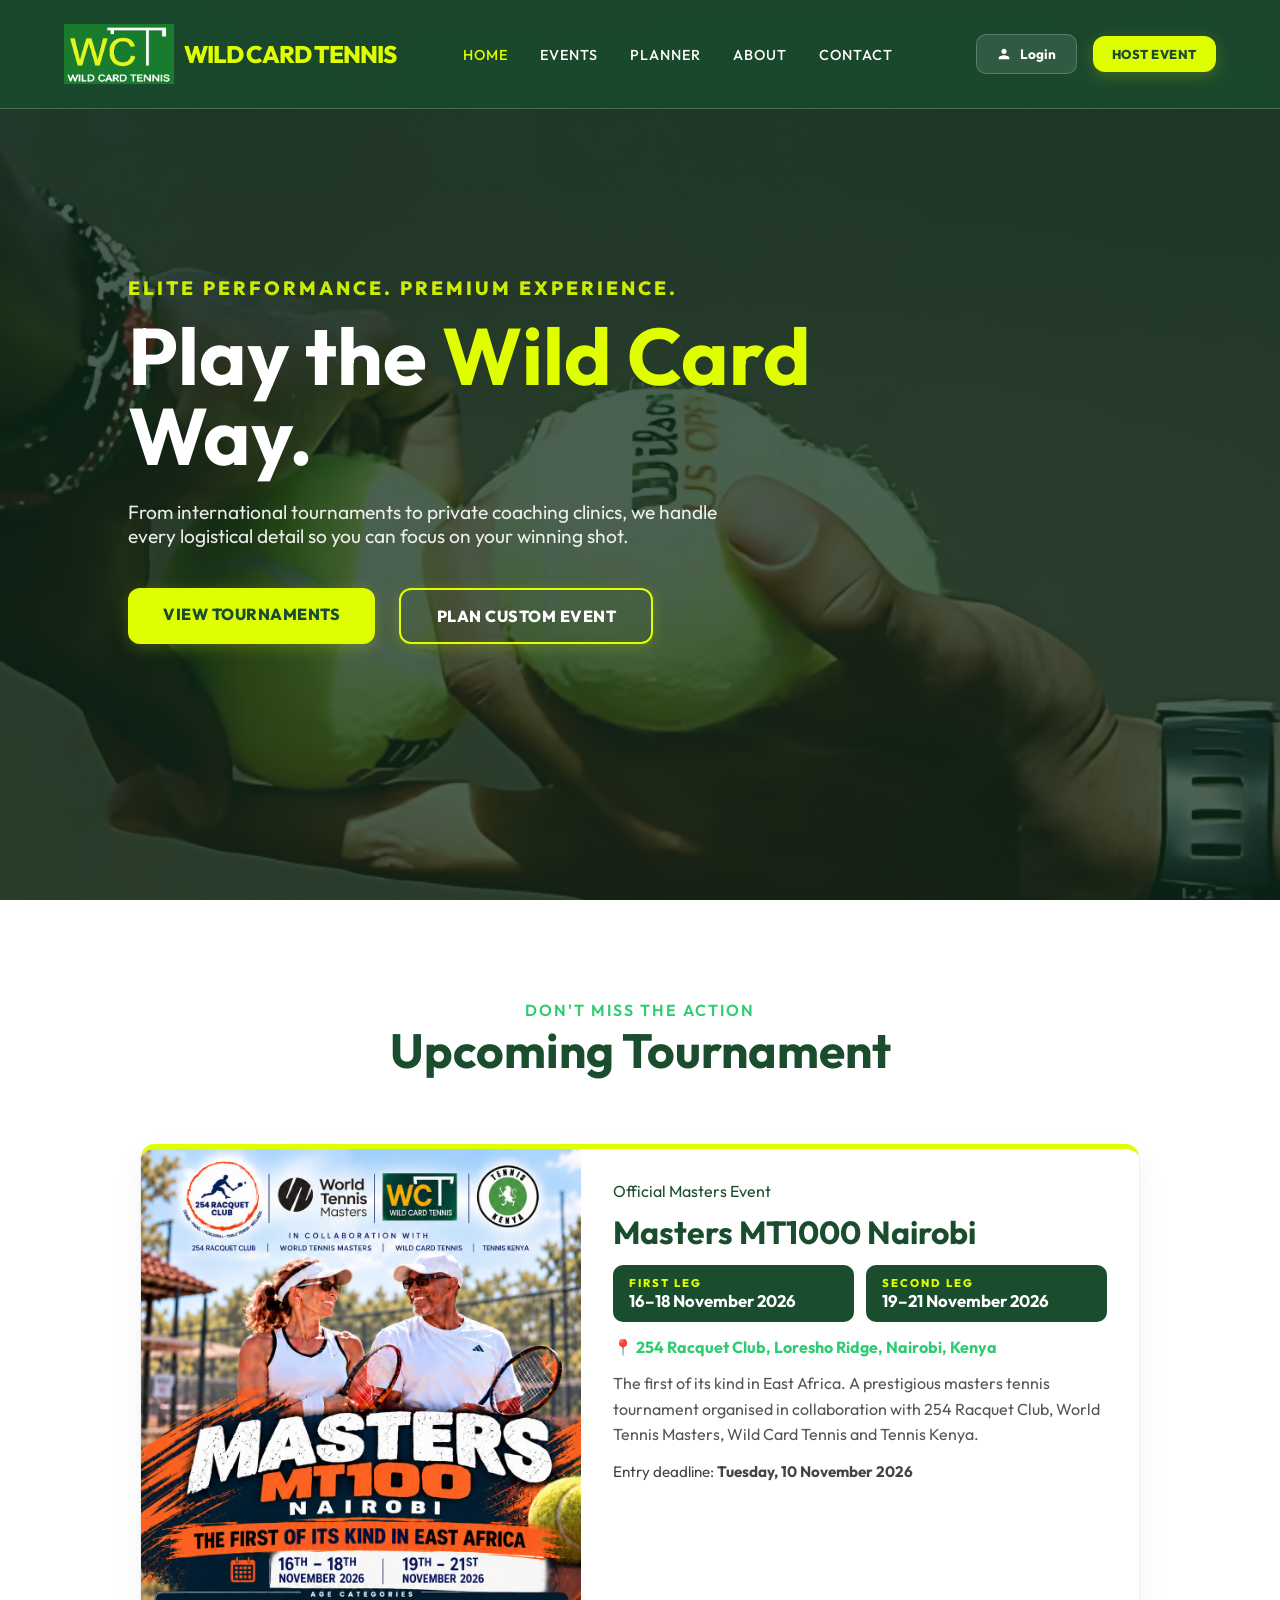
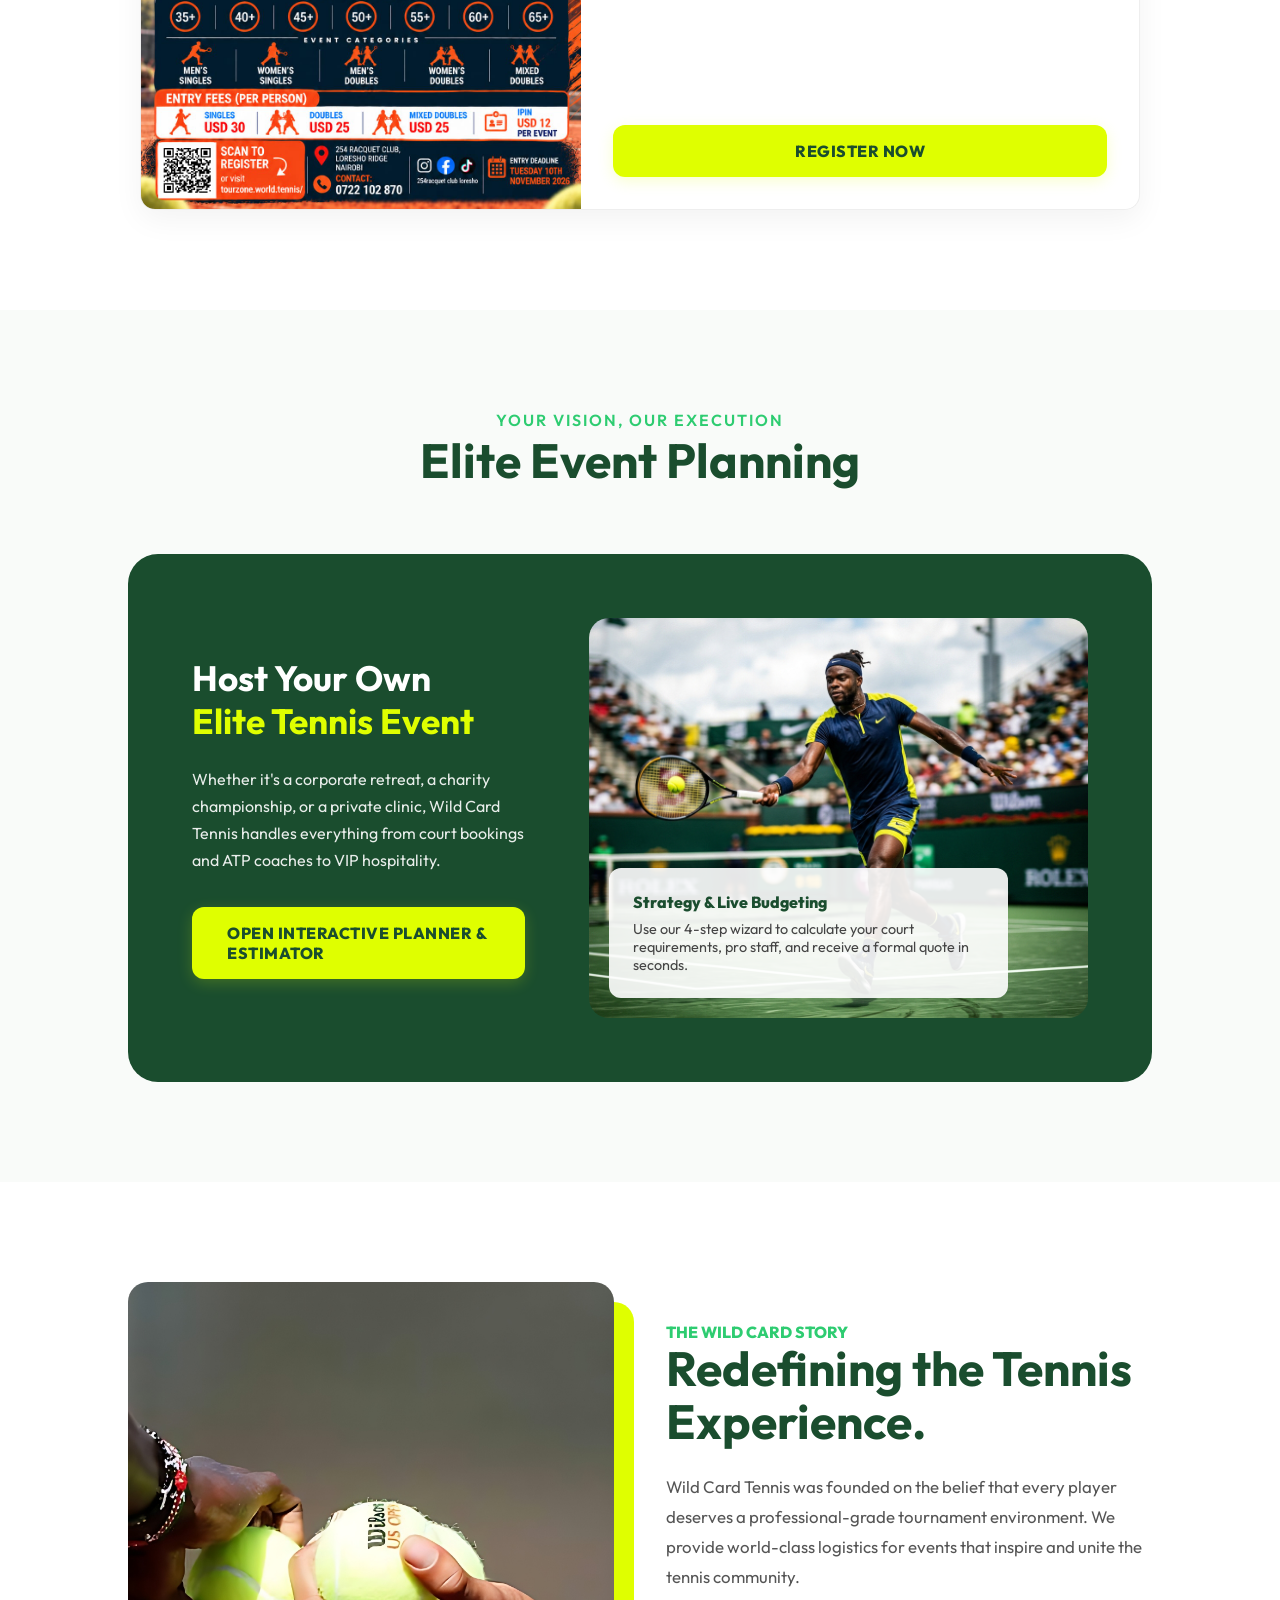
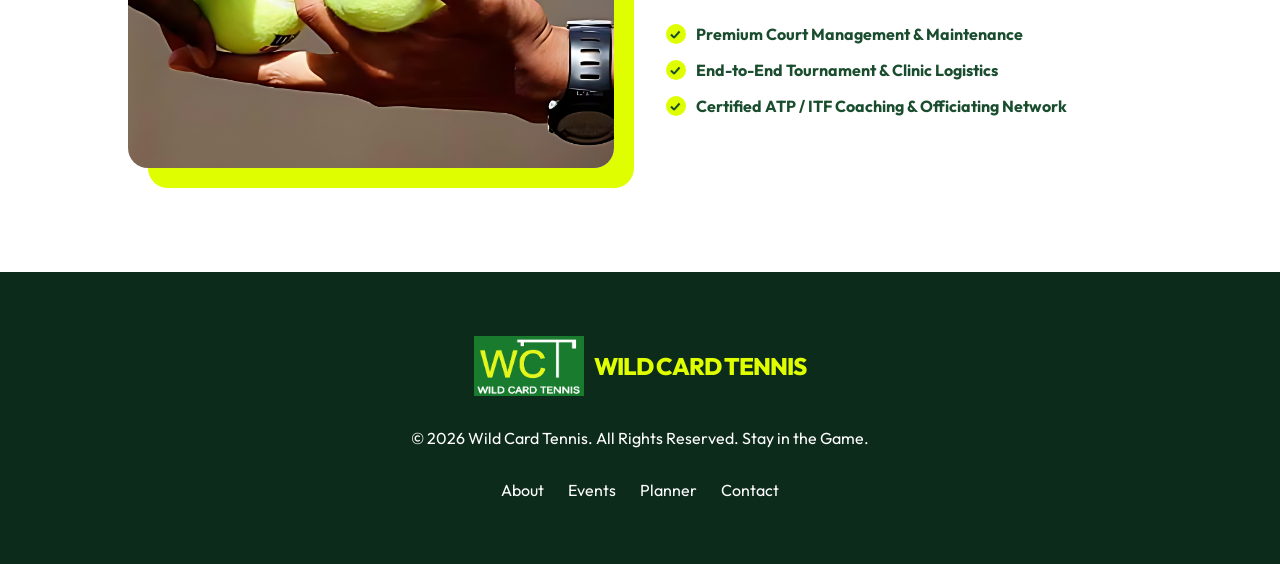
==== commit 45899bf6: "Add Masters MT1000 Nairobi event, remove placeholder events, update branding to WILD CARD TENNIS" ====
--- a/index.html
+++ b/index.html
@@ -9,6 +9,8 @@
     <link rel="preconnect" href="https://fonts.googleapis.com">
     <link rel="preconnect" href="https://fonts.gstatic.com" crossorigin>
     <link href="https://fonts.googleapis.com/css2?family=Outfit:wght@300;400;600;800&display=swap" rel="stylesheet">
+    <link rel="icon" type="image/png" href="logo.png">
+    <link rel="apple-touch-icon" href="logo.png">
     <link rel="stylesheet" href="style.css">
 </head>
 
@@ -18,7 +20,7 @@
         <div class="logo-container">
             <a href="index.html" style="text-decoration: none; display: flex; align-items: center; gap: 10px;">
                 <img src="logo.png" alt="Wild Card Tennis Logo">
-                <span>WILD CARD</span>
+                <span>WILD CARD TENNIS</span>
             </a>
         </div>
         <nav>
@@ -64,7 +66,7 @@
     <aside class="mobile-drawer">
         <div class="logo-container">
             <img src="logo.png" alt="Logo">
-            <span>WILD CARD</span>
+            <span>WILD CARD TENNIS</span>
         </div>
         <ul>
             <li><a href="index.html" class="nav-active">Home</a></li>
@@ -96,39 +98,10 @@
     <section id="events">
         <div class="section-title">
             <p>Don't miss the action</p>
-            <h2>Upcoming Tournaments & Clinics</h2>
+            <h2>Upcoming Tournament</h2>
         </div>
-        <div class="events-grid" id="events-list">
-            <div class="event-card">
-                <div class="event-img" style="background-image: url('event-card.png');"></div>
-                <div class="event-content">
-                    <span class="event-tag">Grand Slam Series</span>
-                    <h3>Wimbledon Warmup</h3>
-                    <p>Prepare for the grass season with our elite tactical training camp.</p>
-                    <div style="margin-top: 1rem; font-weight: 700; color: var(--secondary-green);">May 15-20, 2026</div>
-                    <a href="events.html" class="cta-button" style="display: block; margin-top: 1.2rem; text-align: center; font-size: 0.85rem; padding: 0.7rem;">Register Now</a>
-                </div>
-            </div>
-            <div class="event-card">
-                <div class="event-img" style="background-image: url('hero.png');"></div>
-                <div class="event-content">
-                    <span class="event-tag">Junior Circuit</span>
-                    <h3>Wild Card Junior Open</h3>
-                    <p>The premier tournament for rising international stars under 18.</p>
-                    <div style="margin-top: 1rem; font-weight: 700; color: var(--secondary-green);">June 10-14, 2026</div>
-                    <a href="events.html" class="cta-button" style="display: block; margin-top: 1.2rem; text-align: center; font-size: 0.85rem; padding: 0.7rem;">Register Now</a>
-                </div>
-            </div>
-            <div class="event-card">
-                <div class="event-img" style="background-image: url('event-card.png');"></div>
-                <div class="event-content">
-                    <span class="event-tag">Social Event</span>
-                    <h3>Sunset Doubles Gala</h3>
-                    <p>Exhibition matches followed by an evening cocktail and networking dinner.</p>
-                    <div style="margin-top: 1rem; font-weight: 700; color: var(--secondary-green);">June 01, 2026</div>
-                    <a href="events.html" class="cta-button" style="display: block; margin-top: 1.2rem; text-align: center; font-size: 0.85rem; padding: 0.7rem;">Register Now</a>
-                </div>
-            </div>
+        <div class="events-grid events-grid--featured" id="events-list">
+            <!-- Rendered from events-data.js -->
         </div>
     </section>
 
@@ -181,7 +154,7 @@
     <footer>
         <div class="logo-container" style="justify-content: center; margin-bottom: 2rem;">
             <img src="logo.png" alt="Logo">
-            <span style="color: var(--vibrant-yellow);">WILD CARD</span>
+            <span style="color: var(--vibrant-yellow);">WILD CARD TENNIS</span>
         </div>
         <p>&copy; 2026 Wild Card Tennis. All Rights Reserved. Stay in the Game.</p>
         <div style="margin-top: 2rem; display: flex; justify-content: center; gap: 1.5rem;">
@@ -192,7 +165,11 @@
         </div>
     </footer>
 
+    <script src="events-data.js"></script>
     <script src="script.js"></script>
+    <script>
+        document.getElementById('events-list').innerHTML = window.WildCardEvents.map(ev => window.renderTournamentCard(ev)).join('');
+    </script>
     <script type="module" src="auth.js"></script>
 </body>
 
--- a/style.css
+++ b/style.css
@@ -525,55 +525,9 @@
     color: var(--white);
 }
 
-/* PAGE WRAPPER */
 .page-wrapper {
     min-height: 80vh;
     padding: 4rem 10%;
-}
-
-@media (max-width: 768px) {
-    .hero h1 {
-        font-size: 2.8rem;
-    }
-
-    .planner-container {
-        grid-template-columns: 1fr;
-        padding: 2rem;
-    }
-
-    .contact-layout {
-        grid-template-columns: 1fr !important;
-        gap: 2.5rem !important;
-    }
-
-    #about {
-        grid-template-columns: 1fr !important;
-        gap: 2.5rem !important;
-    }
-
-    nav ul {
-        display: none;
-    }
-
-    .wizard-box {
-        padding: 1.5rem;
-    }
-
-    .form-grid {
-        grid-template-columns: 1fr;
-    }
-
-    .full-width {
-        grid-column: auto;
-    }
-
-    .stats-grid {
-        grid-template-columns: 1fr !important;
-    }
-
-    .page-wrapper {
-        padding: 3rem 5%;
-    }
 }
 
 /* AUTHENTICATION SYSTEM */
@@ -931,17 +885,6 @@
 .form-group textarea {
     height: 120px;
     resize: none;
-}
-
-@media (max-width: 1024px) {
-    .dashboard-container {
-        grid-template-columns: 1fr;
-    }
-    
-    .dashboard-sidebar {
-        position: relative;
-        top: 0;
-    }
 }
 
 /* ==========================================================================
@@ -1045,18 +988,6 @@
     color: var(--vibrant-yellow);
 }
 
-@media (max-width: 768px) {
-    .hamburger-btn {
-        display: flex;
-    }
-    nav ul {
-        display: none !important;
-    }
-    .header-actions {
-        gap: 0.5rem !important;
-    }
-}
-
 /* ==========================================================================
    TOAST NOTIFICATION ENGINE
    ========================================================================== */
@@ -1501,7 +1432,7 @@
 }
 
 .tier-features li::before {
-    content: '✓';
+    content: 'âœ“';
     color: var(--secondary-green);
     font-weight: 900;
 }
@@ -1529,4 +1460,864 @@
 
 @keyframes spin {
     to { transform: rotate(360deg); }
-}+}
+
+/* ==========================================================================
+   Pitch / Court Duration Range Slider
+   ========================================================================== */
+.duration-pill-badge {
+    display: inline-flex;
+    align-items: center;
+    background: #eef7f1;
+    padding: 0.35rem 0.9rem;
+    border-radius: 20px;
+    border: 1px solid #cce5d4;
+}
+
+.hours-tag-pill {
+    background: var(--primary-green);
+    color: var(--vibrant-yellow);
+    font-size: 0.72rem;
+    font-weight: 800;
+    padding: 0.22rem 0.65rem;
+    border-radius: 12px;
+    margin-left: 0.6rem;
+    text-transform: uppercase;
+    letter-spacing: 0.5px;
+    transition: all 0.2s ease;
+}
+
+.slider-container {
+    position: relative;
+    padding: 0.5rem 0 0.2rem;
+}
+
+.pitch-slider {
+    -webkit-appearance: none;
+    appearance: none;
+    width: 100%;
+    height: 10px;
+    border-radius: 8px;
+    background: linear-gradient(to right, var(--primary-green) 0%, var(--secondary-green) var(--slider-pct, 30.4%), #e0eae0 var(--slider-pct, 30.4%), #e0eae0 100%);
+    outline: none;
+    cursor: pointer;
+    transition: background 0.15s ease;
+    margin: 0.8rem 0 0.4rem;
+    border: none !important;
+    padding: 0 !important;
+}
+
+.pitch-slider::-webkit-slider-thumb {
+    -webkit-appearance: none;
+    appearance: none;
+    width: 26px;
+    height: 26px;
+    border-radius: 50%;
+    background: var(--vibrant-yellow);
+    border: 3px solid var(--primary-green);
+    cursor: grab;
+    box-shadow: 0 3px 10px rgba(0, 0, 0, 0.2);
+    transition: transform 0.2s cubic-bezier(0.175, 0.885, 0.32, 1.275), box-shadow 0.2s;
+}
+
+.pitch-slider::-webkit-slider-thumb:hover {
+    transform: scale(1.25);
+    box-shadow: 0 4px 14px rgba(26, 77, 46, 0.45);
+}
+
+.pitch-slider::-webkit-slider-thumb:active {
+    cursor: grabbing;
+    transform: scale(1.15);
+    box-shadow: 0 0 0 6px rgba(46, 204, 113, 0.3);
+}
+
+.pitch-slider::-moz-range-thumb {
+    width: 26px;
+    height: 26px;
+    border-radius: 50%;
+    background: var(--vibrant-yellow);
+    border: 3px solid var(--primary-green);
+    cursor: grab;
+    box-shadow: 0 3px 10px rgba(0, 0, 0, 0.2);
+    transition: transform 0.2s ease, box-shadow 0.2s;
+}
+
+.pitch-slider::-moz-range-thumb:hover {
+    transform: scale(1.25);
+    box-shadow: 0 4px 14px rgba(26, 77, 46, 0.45);
+}
+
+.slider-ticks {
+    display: flex;
+    justify-content: space-between;
+    padding: 0 4px;
+    color: #888;
+    font-size: 0.75rem;
+    font-weight: 700;
+    margin-top: 0.3rem;
+}
+
+.duration-presets {
+    display: flex;
+    flex-wrap: wrap;
+    align-items: center;
+    gap: 0.5rem;
+    margin-top: 1rem;
+    padding-top: 0.8rem;
+    border-top: 1px dashed #d5e5d8;
+}
+
+.duration-chip {
+    background: #ffffff;
+    border: 1px solid #cde0d1;
+    color: var(--primary-green);
+    padding: 0.4rem 0.85rem;
+    border-radius: 20px;
+    font-size: 0.8rem;
+    font-weight: 700;
+    cursor: pointer;
+    font-family: inherit;
+    transition: all 0.2s ease;
+}
+
+.duration-chip:hover {
+    background: #e8f5ec;
+    border-color: var(--primary-green);
+    transform: translateY(-1px);
+}
+
+.duration-chip.active {
+    background: var(--primary-green);
+    color: var(--white);
+    border-color: var(--primary-green);
+    box-shadow: 0 2px 8px rgba(26, 77, 46, 0.25);
+}
+
+.summary-grid {
+    display: grid;
+    grid-template-columns: 1fr 1fr;
+    gap: 1.2rem;
+    font-size: 0.95rem;
+}
+
+.summary-full-row {
+    grid-column: 1 / -1;
+    border-top: 1px solid #e0eae0;
+    padding-top: 1rem;
+    margin-top: 0.5rem;
+    color: var(--secondary-green);
+    font-weight: 700;
+}
+
+/* ==========================================================================
+   MASTER RESPONSIVE ENGINE (MOBILE & TABLET EXCELLENCE)
+   ========================================================================== */
+
+/* 1. TABLET BREAKPOINT (max-width: 1024px) */
+@media (max-width: 1024px) {
+    header {
+        padding: 1.2rem 4%;
+    }
+
+    .hero {
+        padding-top: 130px;
+        min-height: 75vh;
+    }
+
+    .hero h1 {
+        font-size: 3.5rem;
+    }
+
+    .dashboard-container {
+        grid-template-columns: 1fr;
+        gap: 1.8rem;
+        padding: 6.5rem 4% 3rem;
+    }
+
+    .dashboard-sidebar {
+        position: relative;
+        top: 0;
+    }
+
+    .sidebar-nav {
+        flex-direction: row;
+        overflow-x: auto;
+        -webkit-overflow-scrolling: touch;
+        padding-bottom: 0.5rem;
+        gap: 0.6rem;
+        scrollbar-width: none;
+    }
+
+    .sidebar-nav::-webkit-scrollbar {
+        display: none;
+    }
+
+    .sidebar-nav a {
+        white-space: nowrap;
+        flex-shrink: 0;
+        padding: 0.65rem 1.2rem;
+        border-radius: 20px;
+        font-size: 0.9rem;
+    }
+
+    .planner-container {
+        grid-template-columns: 1fr;
+        gap: 2rem;
+        padding: 2.5rem;
+    }
+
+    .events-grid,
+    #event-directory {
+        grid-template-columns: repeat(2, 1fr);
+        gap: 1.5rem;
+    }
+
+    .membership-grid {
+        grid-template-columns: repeat(3, 1fr);
+        gap: 1rem;
+    }
+
+    .stats-grid {
+        grid-template-columns: repeat(3, 1fr);
+        gap: 1.2rem;
+    }
+
+    .contact-layout,
+    #about {
+        grid-template-columns: 1fr;
+        gap: 2.5rem;
+    }
+}
+
+/* 2. MOBILE & PHABLET BREAKPOINT (max-width: 768px) */
+@media (max-width: 768px) {
+    /* Touch & iOS Zoom Safeguards: font-size 16px prevents automatic browser zooming */
+    input, select, textarea, button {
+        font-size: 16px !important;
+        -webkit-tap-highlight-color: transparent;
+    }
+
+    button, .cta-button, .btn-secondary, .btn-danger, .filter-btn, .duration-chip {
+        touch-action: manipulation;
+    }
+
+    /* Global page padding */
+    .page-wrapper {
+        padding: 2rem 4%;
+    }
+
+    /* Header & Navigation */
+    header {
+        padding: 0.8rem 4%;
+        min-height: 62px;
+    }
+
+    .logo-container img {
+        height: 44px;
+    }
+
+    .logo-container span {
+        font-size: 1.2rem;
+    }
+
+    .header-actions {
+        gap: 0.5rem !important;
+    }
+
+    nav ul {
+        display: none !important;
+    }
+
+    .hamburger-btn {
+        display: flex;
+        align-items: center;
+        justify-content: center;
+        width: 44px;
+        height: 44px;
+        min-width: 44px;
+        min-height: 44px;
+    }
+
+    .login-button {
+        padding: 0.5rem 0.85rem;
+        font-size: 0.8rem;
+    }
+
+    #logout-link {
+        font-size: 0.8rem;
+        padding: 0.4rem 0.6rem;
+    }
+
+    .mobile-drawer {
+        width: 85%;
+        max-width: 320px;
+        padding: 5.5rem 1.8rem 2rem;
+    }
+
+    .mobile-drawer a {
+        padding: 0.75rem 0;
+        font-size: 1.1rem;
+        min-height: 44px;
+        display: flex;
+        align-items: center;
+    }
+
+    /* Hero Section */
+    .hero {
+        padding: 105px 5% 40px;
+        min-height: auto;
+        align-items: center;
+        text-align: center;
+    }
+
+    .hero h1 {
+        font-size: 2.35rem;
+        line-height: 1.15;
+        margin-bottom: 1rem;
+    }
+
+    .hero p {
+        font-size: 1rem;
+        margin-bottom: 1.8rem;
+    }
+
+    .hero .cta-button {
+        width: 100%;
+        text-align: center;
+    }
+
+    .sub-hero {
+        padding: 5.5rem 4% 2.5rem;
+        text-align: center;
+    }
+
+    .sub-hero h1 {
+        font-size: 1.85rem;
+        line-height: 1.2;
+    }
+
+    .sub-hero p {
+        font-size: 0.95rem;
+    }
+
+    /* Event Planner & Multi-Step Wizard */
+    .wizard-box {
+        padding: 1.4rem 1rem;
+        margin: -20px auto 25px;
+        border-radius: 16px;
+        box-shadow: 0 10px 30px rgba(0, 0, 0, 0.07);
+    }
+
+    .progress-bar {
+        margin-bottom: 1.8rem;
+    }
+
+    .step-node {
+        width: 34px;
+        height: 34px;
+        font-size: 0.85rem;
+    }
+
+    .step-node.active {
+        transform: scale(1.1);
+    }
+
+    .wizard-step h2 {
+        font-size: 1.35rem;
+    }
+
+    .form-grid {
+        grid-template-columns: 1fr !important;
+        gap: 1rem;
+        margin-top: 1.2rem;
+    }
+
+    .full-width {
+        grid-column: auto !important;
+    }
+
+    /* Pitch Duration Slider on Mobile */
+    .pitch-slider {
+        margin: 1rem 0 0.4rem;
+        touch-action: pan-y;
+    }
+
+    .pitch-slider::-webkit-slider-thumb {
+        width: 30px;
+        height: 30px;
+    }
+
+    .pitch-slider::-moz-range-thumb {
+        width: 30px;
+        height: 30px;
+    }
+
+    .duration-presets {
+        overflow-x: auto;
+        -webkit-overflow-scrolling: touch;
+        flex-wrap: nowrap;
+        padding-bottom: 0.4rem;
+        margin-top: 0.8rem;
+        scrollbar-width: none;
+    }
+
+    .duration-presets::-webkit-scrollbar {
+        display: none;
+    }
+
+    .duration-chip {
+        flex-shrink: 0;
+        padding: 0.45rem 0.85rem;
+        font-size: 0.8rem;
+        min-height: 38px;
+    }
+
+    .duration-pill-badge {
+        padding: 0.3rem 0.75rem;
+    }
+
+    .estimator-card {
+        padding: 1.25rem 1rem;
+        border-radius: 16px;
+        margin-top: 1.5rem;
+    }
+
+    .estimator-header {
+        flex-direction: column;
+        align-items: flex-start;
+        gap: 0.4rem;
+    }
+
+    .estimator-price {
+        font-size: 1.75rem;
+    }
+
+    .estimator-row {
+        font-size: 0.85rem;
+        padding: 0.45rem 0;
+    }
+
+    .wizard-nav {
+        display: flex;
+        gap: 0.8rem;
+        margin-top: 2rem;
+    }
+
+    .wizard-nav button {
+        flex: 1;
+        text-align: center;
+        padding: 0.9rem 1rem;
+        font-size: 0.88rem;
+        min-height: 48px;
+    }
+
+    /* Events Directory */
+    .directory-controls {
+        flex-direction: column;
+        align-items: stretch;
+        gap: 1rem;
+        padding: 1.2rem 1rem;
+        border-radius: 16px;
+        margin-bottom: 1.5rem;
+    }
+
+    .search-box {
+        width: 100%;
+        min-width: 0;
+    }
+
+    .search-box input {
+        font-size: 16px !important;
+        padding: 0.85rem 1rem 0.85rem 2.8rem;
+        min-height: 48px;
+    }
+
+    .filter-bar {
+        display: flex;
+        overflow-x: auto;
+        -webkit-overflow-scrolling: touch;
+        flex-wrap: nowrap;
+        justify-content: flex-start;
+        gap: 0.5rem;
+        padding: 0.3rem 0 0.8rem;
+        margin-bottom: 1.5rem;
+        scrollbar-width: none;
+    }
+
+    .filter-bar::-webkit-scrollbar {
+        display: none;
+    }
+
+    .filter-btn {
+        flex-shrink: 0;
+        white-space: nowrap;
+        padding: 0.6rem 1.1rem;
+        font-size: 0.82rem;
+        min-height: 42px;
+    }
+
+    .events-grid,
+    #event-directory {
+        grid-template-columns: 1fr;
+        gap: 1.5rem;
+    }
+
+    /* Dashboard & Locker Room */
+    .dashboard-container {
+        grid-template-columns: 1fr;
+        padding: 5.5rem 3% 2.5rem;
+        gap: 1.5rem;
+    }
+
+    .dashboard-sidebar {
+        padding: 1.5rem 1.2rem;
+        border-radius: 18px;
+    }
+
+    .dashboard-content {
+        padding: 1.5rem 1rem;
+        border-radius: 18px;
+    }
+
+    .dashboard-content h2 {
+        font-size: 1.6rem;
+        margin-bottom: 1.2rem;
+    }
+
+    .stats-grid {
+        grid-template-columns: 1fr !important;
+        gap: 0.8rem;
+        margin-bottom: 1.8rem;
+    }
+
+    .stat-card {
+        padding: 1.2rem;
+        border-radius: 14px;
+    }
+
+    .membership-grid {
+        grid-template-columns: 1fr;
+        gap: 1.5rem;
+    }
+
+    .tier-card {
+        padding: 2rem 1.5rem;
+    }
+
+    .booking-card {
+        padding: 1.25rem 1rem;
+    }
+
+    .booking-actions {
+        flex-direction: column;
+        gap: 0.5rem;
+    }
+
+    .booking-actions button {
+        width: 100%;
+        min-height: 44px;
+    }
+
+    /* Contact & About & Auth */
+    .contact-layout,
+    #about {
+        grid-template-columns: 1fr !important;
+        gap: 2rem !important;
+    }
+
+    .auth-wrapper {
+        padding: 1rem;
+        min-height: 100vh;
+    }
+
+    .auth-card {
+        padding: 2rem 1.2rem;
+        border-radius: 18px;
+    }
+
+    /* Interactive Modals */
+    .modal-overlay {
+        padding: 0.8rem;
+    }
+
+    .modal-card {
+        padding: 1.8rem 1.2rem;
+        border-radius: 18px;
+        max-height: 90vh;
+        width: 100%;
+        -webkit-overflow-scrolling: touch;
+    }
+
+    .modal-header h3 {
+        font-size: 1.4rem;
+    }
+
+    .modal-close {
+        top: 1rem;
+        right: 1rem;
+        width: 36px;
+        height: 36px;
+    }
+
+    /* Toast System on Mobile */
+    #toast-container {
+        top: 70px;
+        left: 12px;
+        right: 12px;
+        width: auto;
+    }
+
+    .toast {
+        min-width: 0;
+        max-width: none;
+        width: 100%;
+        padding: 0.85rem 1.1rem;
+        font-size: 0.85rem;
+    }
+}
+
+/* 3. SMALL SMARTPHONE BREAKPOINT (max-width: 480px) */
+@media (max-width: 480px) {
+    .logo-container span {
+        font-size: 1.1rem;
+    }
+
+    .user-profile .welcome-msg {
+        display: none !important;
+    }
+
+    .user-profile {
+        padding: 0.25rem;
+        background: transparent;
+    }
+
+    .user-profile img {
+        width: 34px;
+        height: 34px;
+    }
+
+    .hero h1 {
+        font-size: 2.1rem;
+    }
+
+    .wizard-box {
+        padding: 1.2rem 0.85rem;
+    }
+
+    .step-node {
+        width: 30px;
+        height: 30px;
+        font-size: 0.78rem;
+    }
+
+    .progress-bar {
+        padding: 0 4px;
+    }
+
+    .estimator-price {
+        font-size: 1.6rem;
+    }
+
+    .ticket {
+        padding: 1.5rem 1rem;
+    }
+
+    .activity-list li {
+        flex-direction: column;
+        align-items: flex-start;
+        gap: 4px;
+    }
+}
+
+/* ===== Featured Tournament Card (Masters MT1000 Nairobi) ===== */
+.events-grid--featured {
+    grid-template-columns: minmax(0, 1fr);
+    max-width: 1000px;
+    margin: 0 auto;
+}
+
+.tournament-card {
+    display: grid;
+    grid-template-columns: minmax(280px, 440px) minmax(0, 1fr);
+    align-items: stretch;
+    border-top: 5px solid var(--vibrant-yellow);
+}
+
+.tournament-card:hover {
+    transform: translateY(-4px);
+}
+
+.tournament-poster {
+    display: block;
+    background: var(--primary-green);
+    line-height: 0;
+}
+
+.tournament-poster img {
+    width: 100%;
+    height: auto; /* preserve original poster proportions, no cropping */
+    display: block;
+}
+
+.tournament-body {
+    padding: 2rem;
+    display: flex;
+    flex-direction: column;
+    gap: 0.9rem;
+}
+
+.tournament-body h3 {
+    font-size: 2rem;
+    line-height: 1.1;
+    color: var(--primary-green);
+}
+
+.tournament-legs {
+    display: grid;
+    grid-template-columns: 1fr 1fr;
+    gap: 0.8rem;
+}
+
+.tournament-legs > div {
+    background: var(--primary-green);
+    color: var(--white);
+    border-radius: 10px;
+    padding: 0.7rem 1rem;
+    display: flex;
+    flex-direction: column;
+}
+
+.tournament-legs span {
+    font-size: 0.7rem;
+    text-transform: uppercase;
+    letter-spacing: 2px;
+    color: var(--vibrant-yellow);
+    font-weight: 800;
+}
+
+.tournament-legs strong {
+    font-size: 1.05rem;
+}
+
+.tournament-venue {
+    font-weight: 700;
+    color: var(--secondary-green);
+}
+
+.tournament-desc {
+    color: #555;
+    line-height: 1.6;
+}
+
+.tournament-detail-group h4 {
+    font-size: 0.75rem;
+    text-transform: uppercase;
+    letter-spacing: 2px;
+    color: var(--secondary-green);
+    margin-bottom: 0.5rem;
+}
+
+.chip-row {
+    display: flex;
+    flex-wrap: wrap;
+    gap: 0.4rem;
+}
+
+.chip {
+    background: #eef5ee;
+    border: 1px solid #d6e6d6;
+    color: var(--primary-green);
+    font-weight: 700;
+    font-size: 0.85rem;
+    padding: 0.3rem 0.75rem;
+    border-radius: 50px;
+}
+
+.fee-list {
+    list-style: none;
+    display: grid;
+    grid-template-columns: repeat(2, 1fr);
+    gap: 0.5rem;
+}
+
+.fee-list li {
+    display: flex;
+    justify-content: space-between;
+    gap: 0.5rem;
+    background: #f9fbf9;
+    border: 1px solid #e5eee5;
+    border-radius: 8px;
+    padding: 0.5rem 0.8rem;
+    font-size: 0.9rem;
+}
+
+.fee-list strong {
+    color: var(--primary-green);
+}
+
+.tournament-deadline {
+    font-size: 0.95rem;
+    color: #444;
+}
+
+.tournament-register {
+    display: block;
+    text-align: center;
+    margin-top: auto;
+    padding: 1rem;
+    font-size: 1rem;
+}
+
+@media (max-width: 768px) {
+    .tournament-card {
+        grid-template-columns: minmax(0, 1fr);
+    }
+
+    .tournament-body {
+        padding: 1.3rem;
+    }
+
+    .tournament-body h3 {
+        font-size: 1.6rem;
+    }
+
+    .tournament-legs,
+    .fee-list {
+        grid-template-columns: 1fr;
+    }
+}
+
+/* Slightly tighter brand text so "WILD CARD TENNIS" fits beside logo on small screens */
+@media (max-width: 480px) {
+    .logo-container span {
+        font-size: 0.95rem;
+        letter-spacing: -0.5px;
+        white-space: nowrap;
+    }
+}
+
+/* Mobile header: keep brand + hamburger visible with the longer "WILD CARD TENNIS" text */
+@media (max-width: 560px) {
+    .header-actions > .cta-button {
+        display: none;
+    }
+
+    .logo-container img {
+        height: 38px;
+    }
+}
+
+@media (max-width: 480px) {
+    .hamburger-btn {
+        flex-shrink: 0;
+        gap: 5px;
+    }
+
+    .header-actions .login-button svg {
+        display: none;
+    }
+
+    .header-actions .login-button {
+        padding: 0.45rem 0.8rem;
+    }
+}
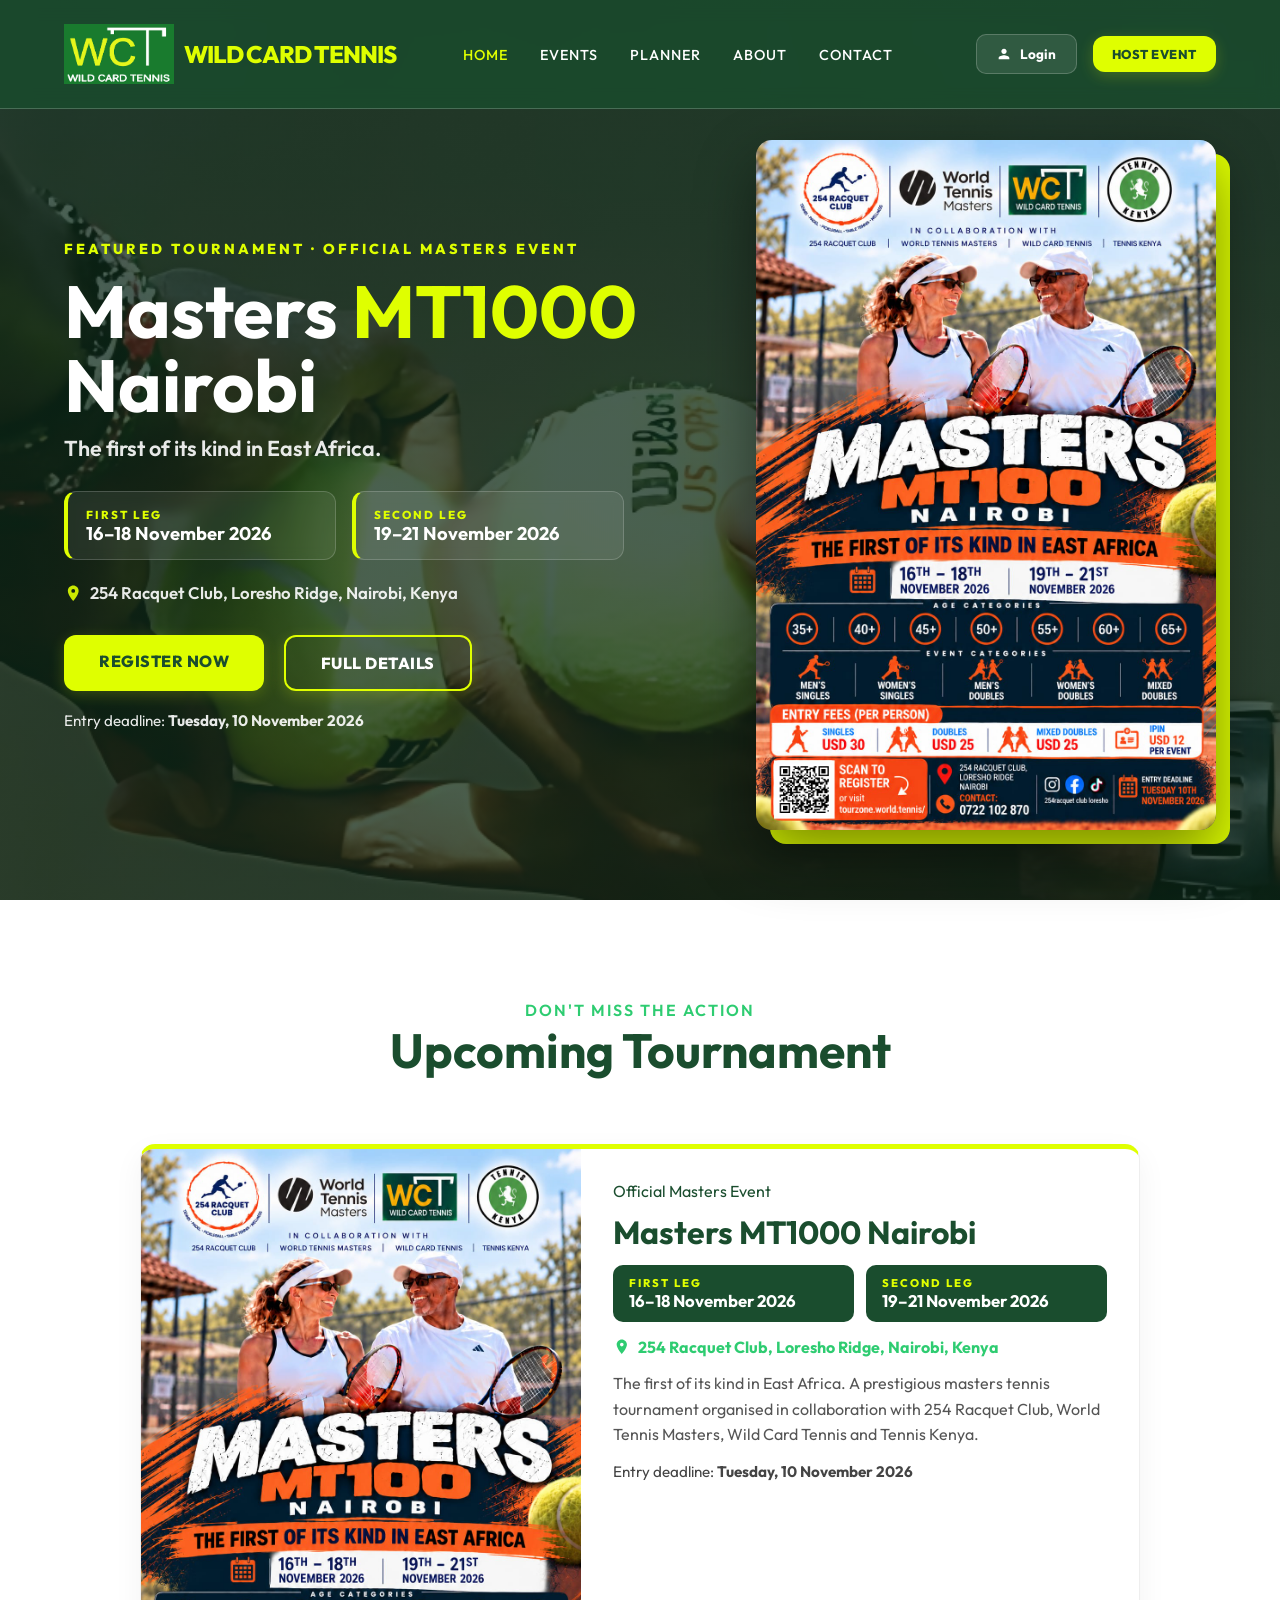
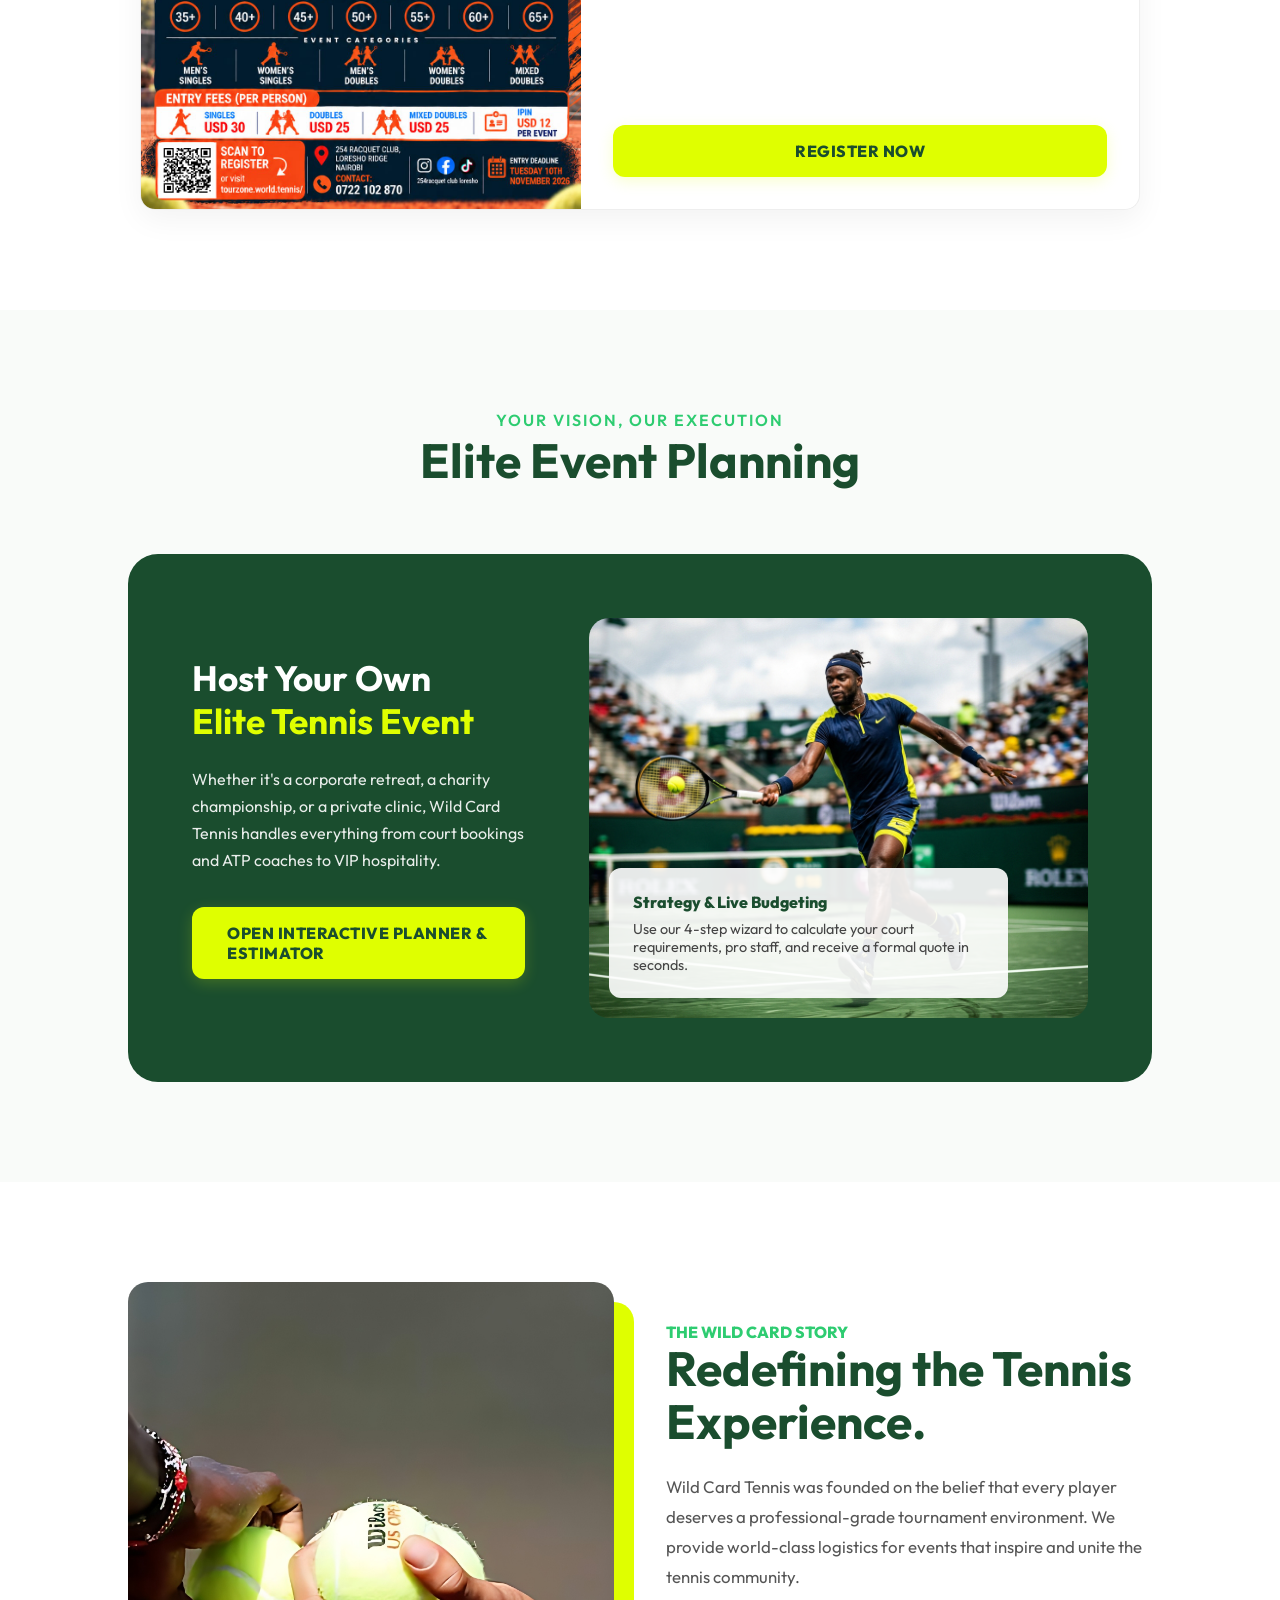
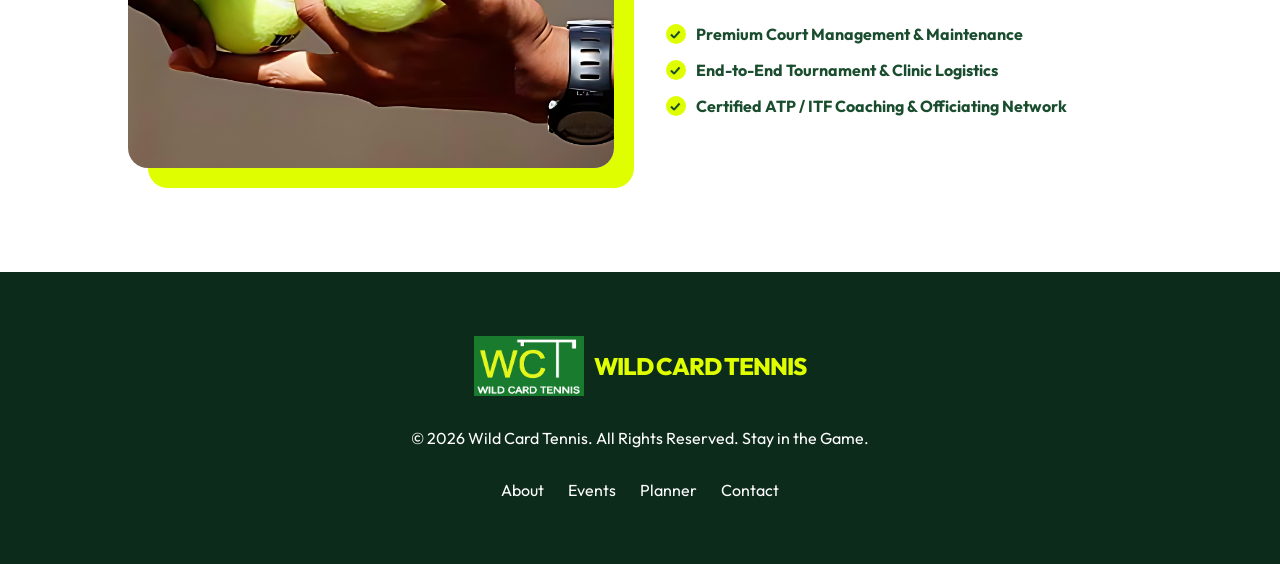
==== commit a0e03ca4: "Feature Masters MT1000 Nairobi on homepage cover; poster first on mobile; replace pin emoji with SVG" ====
--- a/index.html
+++ b/index.html
@@ -79,20 +79,10 @@
         <a href="planner.html" class="cta-button" style="text-align: center; margin-top: auto;">Host Event</a>
     </aside>
 
-    <section id="home" class="hero"
+    <section id="home" class="hero hero--featured"
         style="background: linear-gradient(rgba(13, 43, 26, 0.75), rgba(13, 43, 26, 0.75)), url('banner.jpg'); background-size: cover; background-position: center;">
-        <div class="hero-content">
-            <p
-                style="color: var(--vibrant-yellow); font-weight: 800; text-transform: uppercase; letter-spacing: 3px; margin-bottom: 1rem;">
-                Elite Performance. Premium Experience.</p>
-            <h1>Play the <span>Wild Card</span> Way.</h1>
-            <p>From international tournaments to private coaching clinics, we handle every logistical detail so you can focus on your winning shot.</p>
-            <div style="display: flex; gap: 1.5rem; margin-top: 2rem; flex-wrap: wrap;">
-                <a href="events.html" class="cta-button">View Tournaments</a>
-                <a href="planner.html" class="cta-button"
-                    style="background: transparent; color: var(--white); border: 2px solid var(--vibrant-yellow);">Plan Custom Event</a>
-            </div>
-        </div>
+        <!-- Featured tournament hero, rendered from events-data.js -->
+        <div class="hero-feature" id="hero-feature"></div>
     </section>
 
     <section id="events">
@@ -168,6 +158,7 @@
     <script src="events-data.js"></script>
     <script src="script.js"></script>
     <script>
+        document.getElementById('hero-feature').innerHTML = window.renderFeaturedHero(window.WildCardEvents[0]);
         document.getElementById('events-list').innerHTML = window.WildCardEvents.map(ev => window.renderTournamentCard(ev)).join('');
     </script>
     <script type="module" src="auth.js"></script>
--- a/style.css
+++ b/style.css
@@ -2321,3 +2321,208 @@
         padding: 0.45rem 0.8rem;
     }
 }
+
+/* ===== Homepage cover: featured tournament ===== */
+.hero.hero--featured {
+    height: auto;
+    min-height: 100vh;
+    padding: 130px 5% 60px;
+    justify-content: center;
+    align-items: stretch;
+}
+
+.hero-feature {
+    display: grid;
+    grid-template-columns: minmax(0, 1.15fr) minmax(280px, 460px);
+    align-items: center;
+    gap: 4rem;
+    max-width: 1250px;
+    width: 100%;
+    margin: 0 auto;
+}
+
+.hero-feature-text h1 {
+    font-size: 4.6rem;
+    line-height: 1;
+    margin-bottom: 0.8rem;
+}
+
+.hero .hero-eyebrow {
+    color: var(--vibrant-yellow);
+    font-weight: 800;
+    text-transform: uppercase;
+    letter-spacing: 3px;
+    font-size: 0.9rem;
+    margin-bottom: 1rem;
+    opacity: 1;
+}
+
+.hero .hero-tagline {
+    font-size: 1.35rem;
+    font-weight: 600;
+    margin-bottom: 1.8rem;
+}
+
+.hero-legs {
+    display: grid;
+    grid-template-columns: repeat(2, minmax(0, 1fr));
+    gap: 1rem;
+    max-width: 560px;
+    margin-bottom: 1.4rem;
+}
+
+.hero-legs > div {
+    background: rgba(255, 255, 255, 0.08);
+    border: 1px solid rgba(255, 255, 255, 0.18);
+    border-left: 4px solid var(--vibrant-yellow);
+    border-radius: 12px;
+    padding: 0.9rem 1.1rem;
+    display: flex;
+    flex-direction: column;
+    backdrop-filter: blur(6px);
+}
+
+.hero-legs span {
+    font-size: 0.72rem;
+    text-transform: uppercase;
+    letter-spacing: 2px;
+    color: var(--vibrant-yellow);
+    font-weight: 800;
+}
+
+.hero-legs strong {
+    font-size: 1.15rem;
+}
+
+.hero .hero-venue {
+    font-size: 1.05rem;
+    font-weight: 600;
+    margin-bottom: 2rem;
+}
+
+.hero-actions {
+    display: flex;
+    gap: 1.2rem;
+    flex-wrap: wrap;
+}
+
+.hero .cta-outline {
+    background: transparent;
+    color: var(--white);
+    border: 2px solid var(--vibrant-yellow);
+}
+
+.hero .hero-deadline {
+    font-size: 0.95rem;
+    margin: 1.2rem 0 0;
+}
+
+.hero-poster {
+    display: block;
+    border-radius: 16px;
+    overflow: hidden;
+    line-height: 0;
+    box-shadow: 0 25px 60px rgba(0, 0, 0, 0.45), 14px 14px 0 var(--vibrant-yellow);
+    transition: transform 0.3s ease;
+}
+
+.hero-poster:hover {
+    transform: translateY(-6px);
+}
+
+.hero-poster img {
+    width: 100%;
+    height: auto; /* original proportions, no cropping */
+    display: block;
+}
+
+@media (max-width: 1024px) {
+    .hero-feature {
+        gap: 2.5rem;
+    }
+
+    .hero-feature-text h1 {
+        font-size: 3.4rem;
+    }
+}
+
+@media (max-width: 768px) {
+    .hero.hero--featured {
+        min-height: auto;
+        padding: 100px 5% 40px;
+    }
+
+    .hero-feature {
+        grid-template-columns: minmax(0, 1fr);
+        gap: 2rem;
+        text-align: center;
+    }
+
+    .hero-feature-text h1 {
+        font-size: 2.5rem;
+    }
+
+    .hero .hero-tagline {
+        font-size: 1.1rem;
+        margin-bottom: 1.2rem;
+    }
+
+    .hero-legs {
+        grid-template-columns: minmax(0, 1fr);
+        margin-left: auto;
+        margin-right: auto;
+        text-align: left;
+    }
+
+    .hero .hero-venue {
+        margin-bottom: 1.4rem;
+    }
+
+    .hero-actions {
+        flex-direction: column;
+        gap: 0.8rem;
+    }
+
+    .hero-poster {
+        max-width: 420px;
+        margin: 0 auto;
+        box-shadow: 0 15px 40px rgba(0, 0, 0, 0.45), 8px 8px 0 var(--vibrant-yellow);
+    }
+}
+
+/* Mobile: show the poster first, above the tournament text */
+@media (max-width: 768px) {
+    .hero.hero--featured {
+        padding-top: 85px;
+    }
+
+    .hero-poster {
+        order: -1;
+        width: 100%;
+    }
+}
+
+/* Location pin icon (replaces emoji) */
+.pin-icon {
+    width: 1.1em;
+    height: 1.1em;
+    fill: currentColor;
+    flex-shrink: 0;
+}
+
+.tournament-venue,
+.hero .hero-venue {
+    display: flex;
+    align-items: center;
+    gap: 0.45rem;
+}
+
+.hero .hero-venue .pin-icon {
+    fill: var(--vibrant-yellow);
+}
+
+@media (max-width: 768px) {
+    .hero .hero-venue {
+        justify-content: center;
+    }
+}
